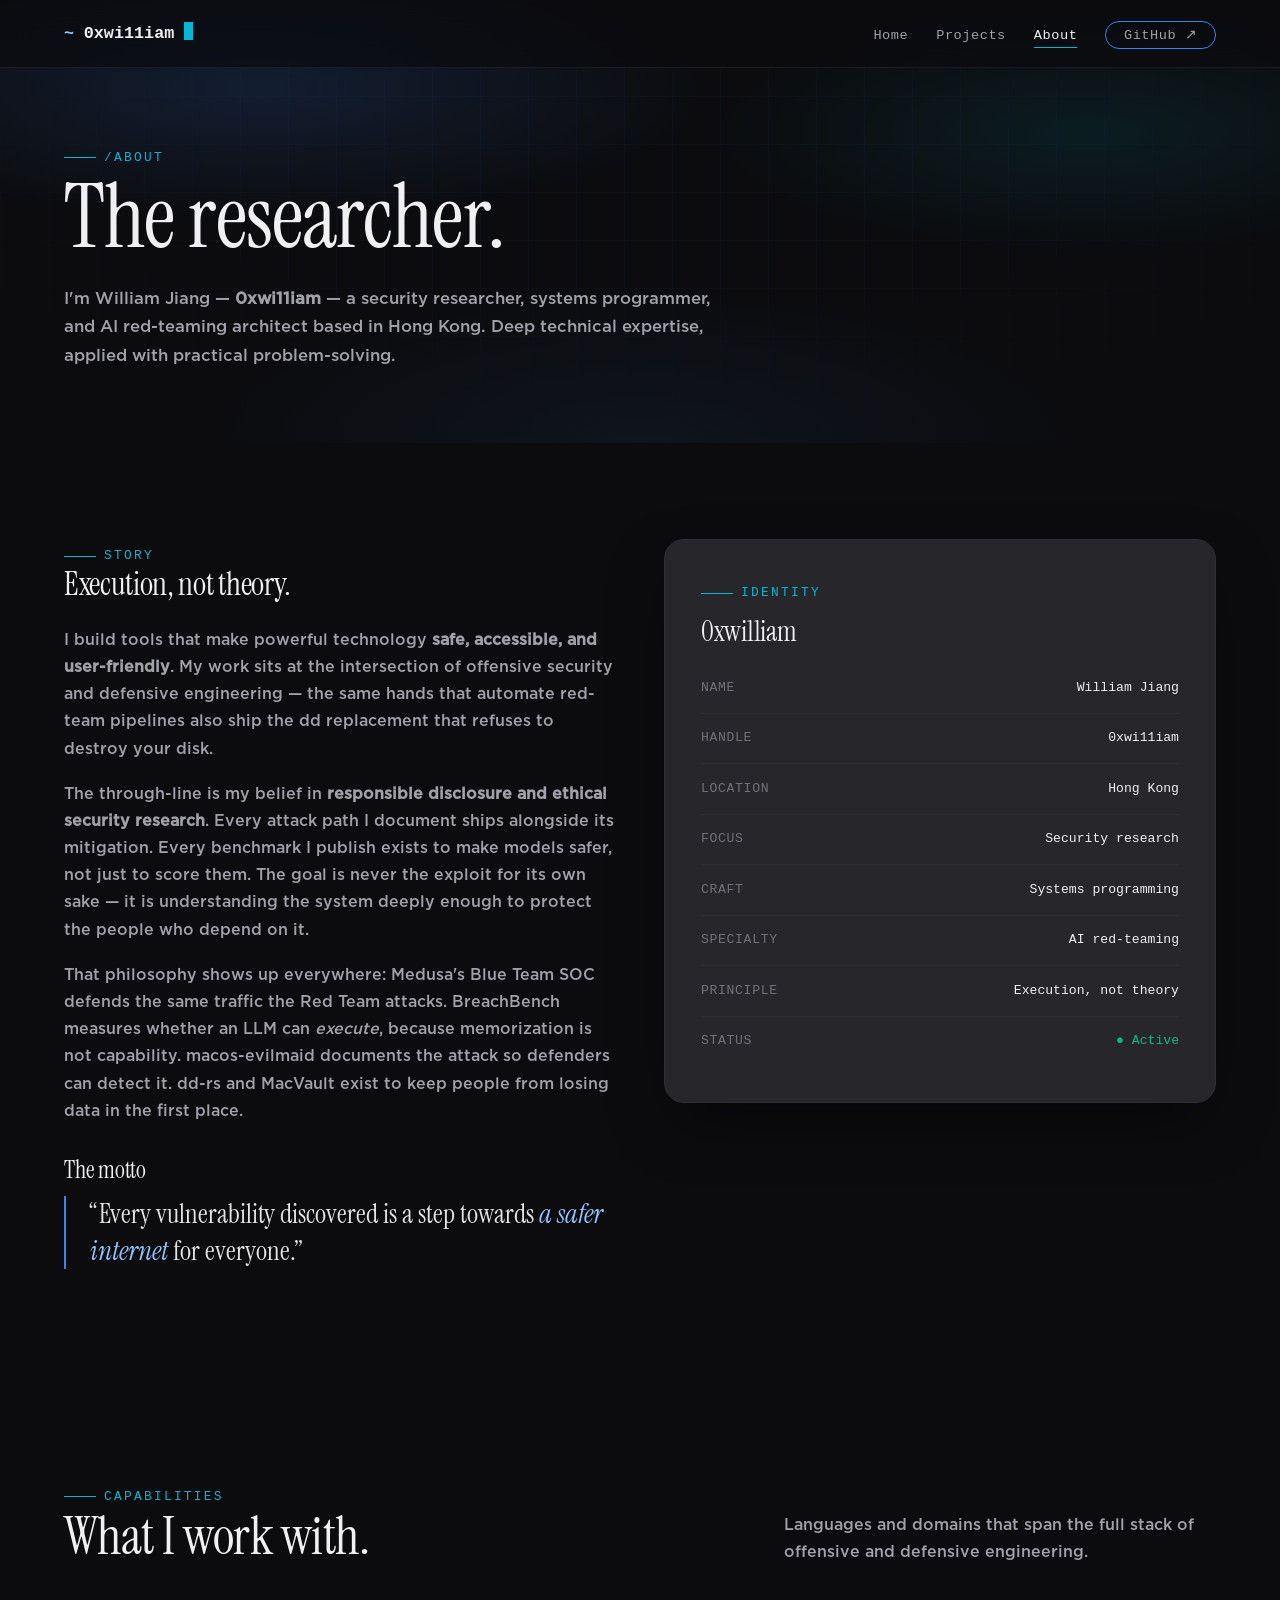
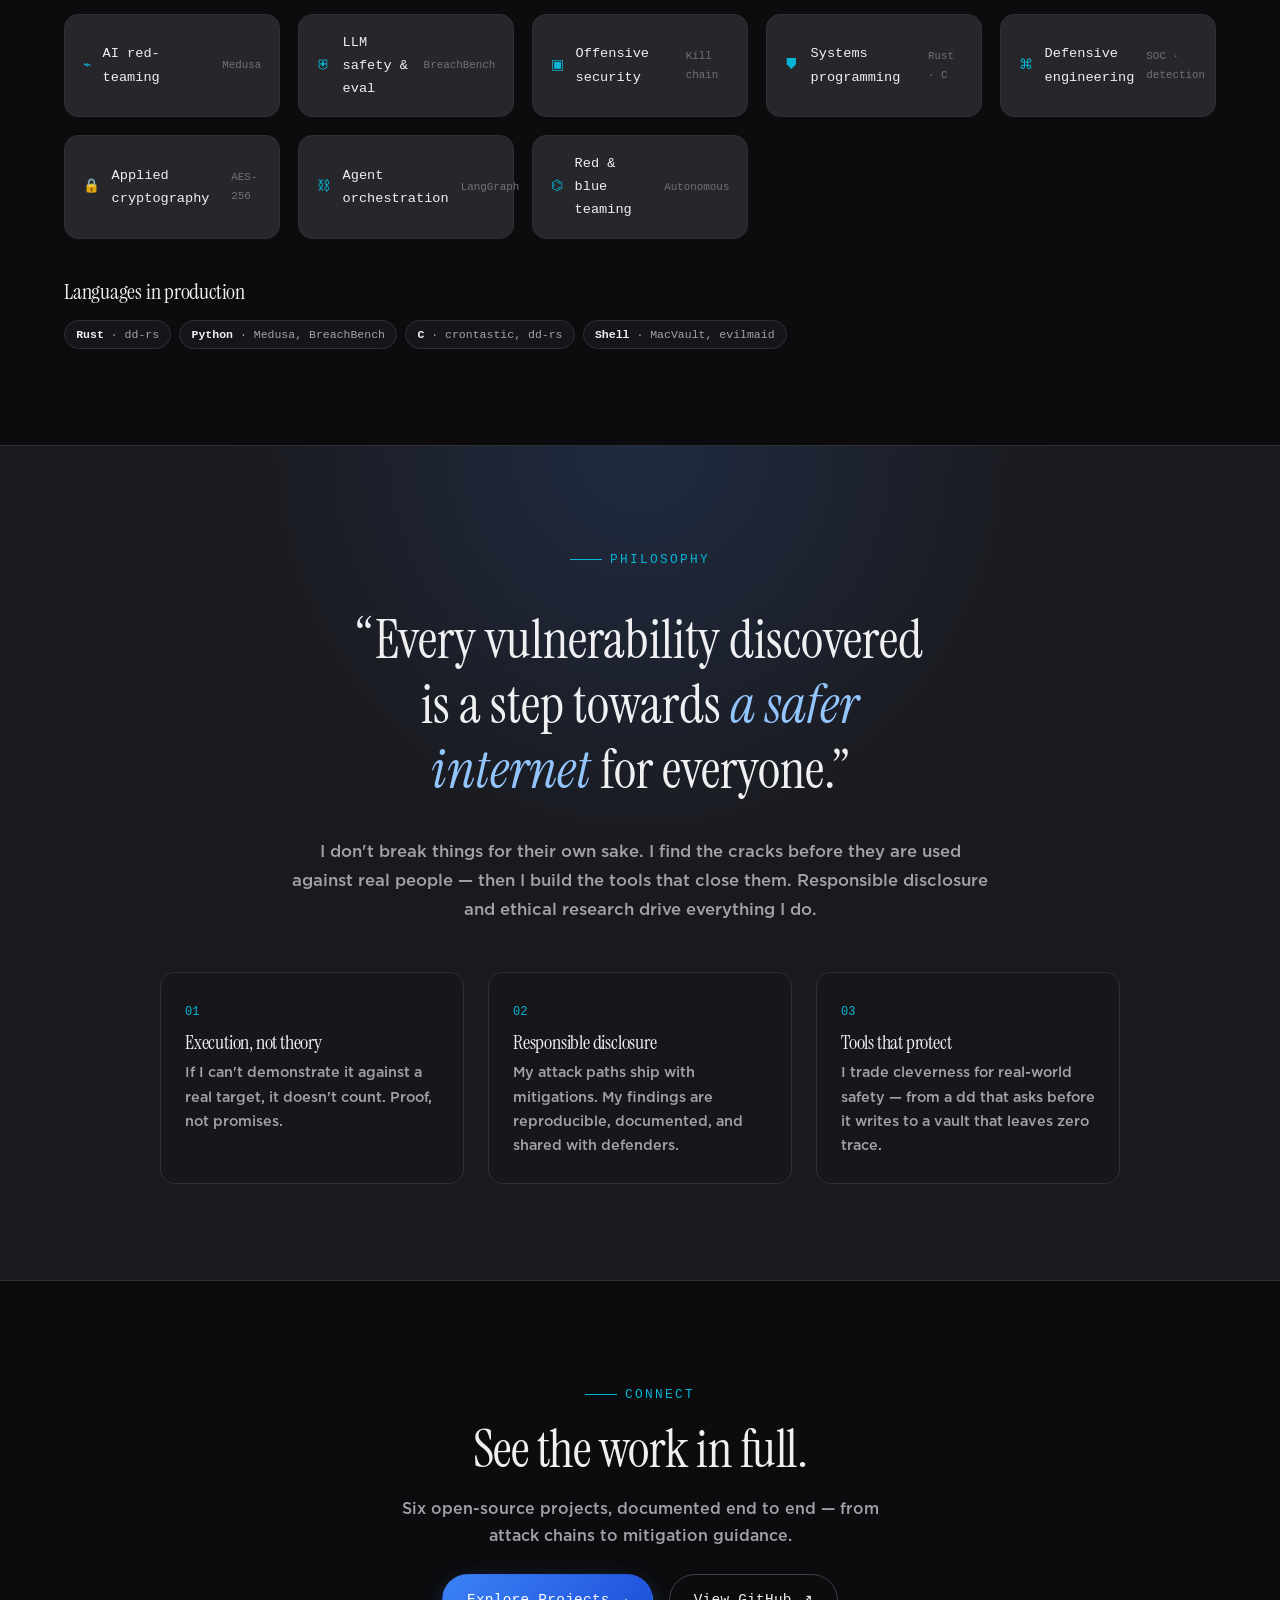
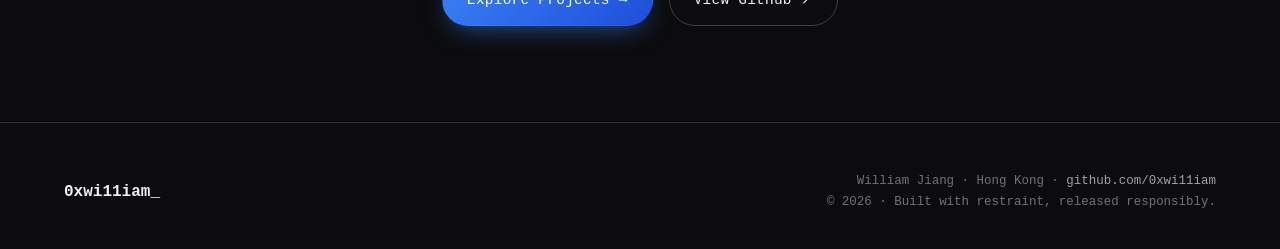
==== about.html @ 7ab4d535 "Initial Commit" ====
<!DOCTYPE html>
<html lang="en">
<head>
  <meta charset="UTF-8" />
  <meta name="viewport" content="width=device-width, initial-scale=1.0" />
  <title>About — 0xwi11iam</title>
  <meta name="description" content="I'm William Jiang (0xwi11iam), a security researcher, systems programmer, and AI red-teaming architect based in Hong Kong." />
  <meta name="theme-color" content="#0c0c0e" />
  <meta property="og:title" content="About — 0xwi11iam" />
  <meta property="og:description" content="Security researcher, systems programmer, AI red-teaming architect. Execution, not theory." />
  <meta property="og:type" content="website" />
  <link rel="icon" type="image/svg+xml" href="/assets/favicon.svg" />

  <link rel="preconnect" href="https://fonts.googleapis.com" />
  <link rel="preconnect" href="https://fonts.gstatic.com" crossorigin />
  <link href="https://fonts.googleapis.com/css2?family=Instrument+Serif:ital@0;1&display=swap" rel="stylesheet" />

  <link rel="stylesheet" href="/styles/main.css" />
</head>
<body>
  <a class="skip-link" href="#main">Skip to content</a>

  <header class="site-header">
    <div class="container nav">
      <a class="brand" href="/" aria-label="0xwi11iam — home">
        <span class="prompt">~</span><span>0xwi11iam</span><span class="cursor" aria-hidden="true"></span>
      </a>
      <nav aria-label="Primary">
        <ul class="nav-links">
          <li><a href="/">Home</a></li>
          <li><a href="/projects.html">Projects</a></li>
          <li><a href="/about.html" aria-current="page">About</a></li>
          <li><a class="nav-cta" href="https://github.com/0xwi11iam" target="_blank" rel="noopener noreferrer">GitHub ↗</a></li>
        </ul>
      </nav>
      <button class="nav-toggle" type="button" aria-label="Toggle navigation menu" aria-expanded="false">
        <span></span><span></span><span></span>
      </button>
    </div>
  </header>

  <main id="main">
    <!-- ===================== Page hero ===================== -->
    <section class="page-hero" aria-label="About William Jiang">
      <div class="hero-bg" aria-hidden="true"></div>
      <div class="container">
        <span class="section-label reveal">/about</span>
        <h1 class="reveal" data-delay="1">The researcher.</h1>
        <p class="lede reveal" data-delay="2">
          I'm William Jiang — <strong>0xwi11iam</strong> — a security researcher, systems programmer, and
          AI red-teaming architect based in Hong Kong. Deep technical expertise, applied with practical
          problem-solving.
        </p>
      </div>
    </section>

    <!-- ===================== About grid ===================== -->
    <section class="section" aria-labelledby="story-title">
      <div class="container about-grid">
        <div class="about-copy reveal">
          <span class="section-label">Story</span>
          <h2 id="story-title" style="font-size: 2rem; margin-bottom: 1.5rem;">Execution, not theory.</h2>
          <p>
            I build tools that make powerful technology <strong>safe, accessible, and user-friendly</strong>.
            My work sits at the intersection of offensive security and defensive engineering — the same hands
            that automate red-team pipelines also ship the dd replacement that refuses to destroy your disk.
          </p>
          <p>
            The through-line is my belief in <strong>responsible disclosure and ethical security research</strong>.
            Every attack path I document ships alongside its mitigation. Every benchmark I publish exists to
            make models safer, not just to score them. The goal is never the exploit for its own sake — it is
            understanding the system deeply enough to protect the people who depend on it.
          </p>
          <p>
            That philosophy shows up everywhere: Medusa's Blue Team SOC defends the same traffic the Red Team
            attacks. BreachBench measures whether an LLM can <em>execute</em>, because memorization is not
            capability. macos-evilmaid documents the attack so defenders can detect it. dd-rs and MacVault exist
            to keep people from losing data in the first place.
          </p>

          <h3 style="margin-top: 2rem;">The motto</h3>
          <p class="hero-motto" style="margin-top: 0.75rem;">
            &ldquo;Every vulnerability discovered is a step towards <em>a safer internet</em> for everyone.&rdquo;
          </p>
        </div>

        <aside class="profile-card reveal" data-delay="1" aria-label="Profile details">
          <span class="section-label">Identity</span>
          <h3 style="margin: 0.75rem 0 1rem;">0xwi11iam</h3>
          <div class="profile-row"><span class="key">Name</span><span class="val">William Jiang</span></div>
          <div class="profile-row"><span class="key">Handle</span><span class="val">0xwi11iam</span></div>
          <div class="profile-row"><span class="key">Location</span><span class="val">Hong Kong</span></div>
          <div class="profile-row"><span class="key">Focus</span><span class="val">Security research</span></div>
          <div class="profile-row"><span class="key">Craft</span><span class="val">Systems programming</span></div>
          <div class="profile-row"><span class="key">Specialty</span><span class="val">AI red-teaming</span></div>
          <div class="profile-row"><span class="key">Principle</span><span class="val">Execution, not theory</span></div>
          <div class="profile-row"><span class="key">Status</span><span class="val" style="color: var(--success);">● Active</span></div>
        </aside>
      </div>
    </section>

    <!-- ===================== Skills ===================== -->
    <section class="section" id="skills" aria-labelledby="skills-title">
      <div class="container">
        <div class="section-head reveal">
          <div>
            <span class="section-label">Capabilities</span>
            <h2 id="skills-title">What I work with.</h2>
          </div>
          <p class="lede">Languages and domains that span the full stack of offensive and defensive engineering.</p>
        </div>

        <div class="tech-showcase">
          <div class="tech-item reveal"><span class="glyph">⌁</span><span class="name">AI red-teaming</span><span class="hint">Medusa</span></div>
          <div class="tech-item reveal" data-delay="1"><span class="glyph">⛨</span><span class="name">LLM safety &amp; eval</span><span class="hint">BreachBench</span></div>
          <div class="tech-item reveal" data-delay="2"><span class="glyph">▣</span><span class="name">Offensive security</span><span class="hint">Kill chain</span></div>
          <div class="tech-item reveal" data-delay="3"><span class="glyph">⛊</span><span class="name">Systems programming</span><span class="hint">Rust · C</span></div>
          <div class="tech-item reveal" data-delay="4"><span class="glyph">⌘</span><span class="name">Defensive engineering</span><span class="hint">SOC · detection</span></div>
          <div class="tech-item reveal" data-delay="5"><span class="glyph">🔒</span><span class="name">Applied cryptography</span><span class="hint">AES-256</span></div>
          <div class="tech-item reveal"><span class="glyph">⛓</span><span class="name">Agent orchestration</span><span class="hint">LangGraph</span></div>
          <div class="tech-item reveal" data-delay="1"><span class="glyph">⌬</span><span class="name">Red &amp; blue teaming</span><span class="hint">Autonomous</span></div>
        </div>

        <h3 style="margin: 2.5rem 0 1rem; font-size: 1.4rem;">Languages in production</h3>
        <div class="skill-list reveal">
          <span class="metric"><strong>Rust</strong> · dd-rs</span>
          <span class="metric"><strong>Python</strong> · Medusa, BreachBench</span>
          <span class="metric"><strong>C</strong> · crontastic, dd-rs</span>
          <span class="metric"><strong>Shell</strong> · MacVault, evilmaid</span>
        </div>
      </div>
    </section>

    <!-- ===================== Philosophy ===================== -->
    <section class="philosophy" aria-labelledby="philosophy-title">
      <div class="container">
        <span class="section-label reveal">Philosophy</span>
        <p class="motto reveal" data-delay="1" id="philosophy-title">
          &ldquo;Every vulnerability discovered is a step towards <em>a safer internet</em> for everyone.&rdquo;
        </p>
        <p class="lead reveal" data-delay="2">
          I don't break things for their own sake. I find the cracks before they are used against real people —
          then I build the tools that close them. Responsible disclosure and ethical research drive everything I do.
        </p>
        <div class="pillars">
          <div class="pillar reveal">
            <span class="num">01</span>
            <h3>Execution, not theory</h3>
            <p>If I can't demonstrate it against a real target, it doesn't count. Proof, not promises.</p>
          </div>
          <div class="pillar reveal" data-delay="1">
            <span class="num">02</span>
            <h3>Responsible disclosure</h3>
            <p>My attack paths ship with mitigations. My findings are reproducible, documented, and shared with defenders.</p>
          </div>
          <div class="pillar reveal" data-delay="2">
            <span class="num">03</span>
            <h3>Tools that protect</h3>
            <p>I trade cleverness for real-world safety — from a dd that asks before it writes to a vault that leaves zero trace.</p>
          </div>
        </div>
      </div>
    </section>

    <!-- ===================== CTA ===================== -->
    <section class="section" aria-label="Call to action">
      <div class="container" style="text-align: center;">
        <span class="section-label" style="justify-content: center;">Connect</span>
        <h2 style="margin: 1rem 0;">See the work in full.</h2>
        <p class="lead" style="max-width: 44ch; margin: 0 auto 1.5rem; color: var(--text-secondary);">
          Six open-source projects, documented end to end — from attack chains to mitigation guidance.
        </p>
        <div style="display: flex; gap: 1rem; justify-content: center; flex-wrap: wrap;">
          <a class="btn btn-primary" href="/projects.html">Explore Projects →</a>
          <a class="btn btn-secondary" href="https://github.com/0xwi11iam" target="_blank" rel="noopener noreferrer">View GitHub ↗</a>
        </div>
      </div>
    </section>
  </main>

  <footer class="site-footer">
    <div class="container footer-inner">
      <a class="footer-brand" href="/">0xwi11iam_</a>
      <p class="footer-meta">
        William Jiang · Hong Kong ·
        <a href="https://github.com/0xwi11iam" target="_blank" rel="noopener noreferrer">github.com/0xwi11iam</a><br />
        © <span data-year>2026</span> · Built with restraint, released responsibly.
      </p>
    </div>
  </footer>

  <script src="/assets/js/main.js" defer></script>
</body>
</html>
---- styles/main.css ----
/* =========================================================
   0xwi11iam — Personal Portfolio & Project Showcase
   Design system: dark, minimalist, technical elegance
   ========================================================= */

/* ---------- Fonts ---------- */
@font-face {
  font-family: 'Gotham Medium';
  src: url('../Gotham Medium/Gotham Medium.otf') format('opentype');
  font-weight: 500;
  font-style: normal;
  font-display: swap;
}

/* ---------- Design tokens ---------- */
:root {
  /* Surfaces */
  --bg-primary: #0c0c0e;
  --bg-secondary: #1a1a1e;
  --bg-card: #26262b;
  --bg-card-hover: #2d2d33;
  --bg-elevated: #16161a;

  /* Text */
  --text-primary: #f0f0f3;
  --text-secondary: #a1a1aa;
  --text-body: #e4e4e7;
  --text-faint: #71717a;

  /* Accents */
  --accent-purple: #3b82f6;
  --accent-purple-hover: #2563eb;
  --accent-purple-light: #93c5fd;
  --accent-cyan: #06b6d4;
  --accent-cyan-hover: #0891b2;

  /* Status */
  --success: #10b981;
  --warning: #f59e0b;
  --danger: #ef4444;

  /* Borders */
  --border: #2e2e33;
  --border-strong: #3f3f46;
  --border-accent: rgba(59, 130, 246, 0.35);

  /* Type */
  --font-heading: 'Instrument Serif', Georgia, 'Times New Roman', serif;
  --font-body: 'Gotham Medium', -apple-system, BlinkMacSystemFont, 'Segoe UI', Roboto, Helvetica, Arial, sans-serif;
  --font-mono: 'SF Mono', 'Fira Code', 'Cascadia Code', 'JetBrains Mono', Menlo, Consolas, monospace;

  /* Rhythm & radii */
  --space-1: 0.375rem;
  --space-2: 0.75rem;
  --space-3: 1.125rem;
  --space-4: 1.5rem;
  --space-5: 2.25rem;
  --space-6: 3rem;
  --space-7: 4.5rem;
  --space-8: 6rem;
  --radius-sm: 0.5rem;
  --radius-md: 0.875rem;
  --radius-lg: 1.25rem;

  /* Effects */
  --glow-purple: 0 0 0 1px rgba(59, 130, 246, 0.45), 0 8px 40px -8px rgba(59, 130, 246, 0.5);
  --glow-cyan: 0 0 0 1px rgba(6, 182, 212, 0.4), 0 8px 40px -8px rgba(6, 182, 212, 0.4);
  --shadow-lg: 0 24px 64px -16px rgba(0, 0, 0, 0.6);
  --ease: cubic-bezier(0.22, 1, 0.36, 1);
  --transition: 0.3s var(--ease);

  --max-width: 1200px;
  --header-h: 4.25rem;
}

/* ---------- Reset ---------- */
*,
*::before,
*::after {
  box-sizing: border-box;
  margin: 0;
  padding: 0;
}

html {
  scroll-behavior: smooth;
  scroll-padding-top: calc(var(--header-h) + 1rem);
  -webkit-text-size-adjust: 100%;
}

body {
  background: var(--bg-primary);
  color: var(--text-body);
  font-family: var(--font-body);
  font-size: 1rem;
  line-height: 1.7;
  -webkit-font-smoothing: antialiased;
  -moz-osx-font-smoothing: grayscale;
  overflow-x: hidden;
}

img,
svg {
  display: block;
  max-width: 100%;
}

a {
  color: var(--accent-purple-light);
  text-decoration: none;
  transition: color var(--transition);
}

a:hover {
  color: var(--accent-cyan);
}

::selection {
  background: var(--accent-purple);
  color: #fff;
}

/* ---------- Scrollbar ---------- */
::-webkit-scrollbar {
  width: 12px;
}

::-webkit-scrollbar-track {
  background: var(--bg-primary);
}

::-webkit-scrollbar-thumb {
  background: var(--border-strong);
  border: 3px solid var(--bg-primary);
  border-radius: 8px;
}

::-webkit-scrollbar-thumb:hover {
  background: var(--accent-purple);
}

/* ---------- Typography ---------- */
h1,
h2,
h3,
h4 {
  font-family: var(--font-heading);
  font-weight: 400;
  color: var(--text-primary);
  line-height: 1.12;
  letter-spacing: -0.01em;
}

h1 {
  font-size: clamp(3rem, 8vw, 5.5rem);
}

h2 {
  font-size: clamp(2rem, 5vw, 3.25rem);
}

h3 {
  font-size: clamp(1.35rem, 3vw, 1.75rem);
}

p {
  color: var(--text-secondary);
}

code,
pre,
kbd {
  font-family: var(--font-mono);
}

.section-label {
  font-family: var(--font-mono);
  font-size: 0.8rem;
  letter-spacing: 0.18em;
  text-transform: uppercase;
  color: var(--accent-cyan);
  display: inline-flex;
  align-items: center;
  gap: 0.5rem;
}

.section-label::before {
  content: '';
  width: 2rem;
  height: 1px;
  background: var(--accent-cyan);
}

/* ---------- Layout ---------- */
.container {
  width: 100%;
  max-width: var(--max-width);
  margin-inline: auto;
  padding-inline: var(--space-4);
}

.section {
  padding-block: var(--space-8);
}

/* ---------- Header ---------- */
.site-header {
  position: fixed;
  inset-inline: 0;
  top: 0;
  z-index: 100;
  height: var(--header-h);
  background: rgba(12, 12, 14, 0.72);
  backdrop-filter: blur(16px) saturate(140%);
  -webkit-backdrop-filter: blur(16px) saturate(140%);
  border-bottom: 1px solid rgba(62, 62, 68, 0.35);
  transition: border-color var(--transition), background var(--transition);
}

.site-header.is-scrolled {
  background: rgba(12, 12, 14, 0.92);
  border-bottom-color: var(--border);
}

.nav {
  height: var(--header-h);
  display: flex;
  align-items: center;
  justify-content: space-between;
  gap: var(--space-4);
}

.brand {
  display: inline-flex;
  align-items: center;
  gap: 0.6rem;
  font-family: var(--font-mono);
  font-size: 1.05rem;
  color: var(--text-primary);
  font-weight: 600;
}

.brand .prompt {
  color: var(--accent-purple-light);
}

.brand .cursor {
  display: inline-block;
  width: 0.55em;
  height: 1.05em;
  background: var(--accent-cyan);
  animation: blink 1.1s steps(1) infinite;
  transform: translateY(-3px);
}

@keyframes blink {
  0%, 49% { opacity: 1; }
  50%, 100% { opacity: 0; }
}

.nav-links {
  display: flex;
  align-items: center;
  gap: 1.75rem;
  list-style: none;
}

.nav-links a {
  position: relative;
  font-family: var(--font-mono);
  font-size: 0.85rem;
  color: var(--text-secondary);
  letter-spacing: 0.04em;
  padding-block: 0.35rem;
}

.nav-links a::after {
  content: '';
  position: absolute;
  left: 0;
  bottom: 0;
  width: 100%;
  height: 1px;
  background: var(--accent-cyan);
  transform: scaleX(0);
  transform-origin: left;
  transition: transform var(--transition);
}

.nav-links a:hover,
.nav-links a[aria-current='page'] {
  color: var(--text-primary);
}

.nav-links a:hover::after,
.nav-links a[aria-current='page']::after {
  transform: scaleX(1);
}

.nav-cta {
  font-family: var(--font-mono);
  font-size: 0.85rem;
  color: var(--text-primary);
  border: 1px solid var(--accent-purple);
  border-radius: 999px;
  padding: 0.5rem 1.1rem;
  transition: all var(--transition);
}

.nav-cta:hover {
  background: var(--accent-purple);
  color: #fff;
  box-shadow: var(--glow-purple);
}

.nav-toggle {
  display: none;
  background: none;
  border: 1px solid var(--border-strong);
  border-radius: var(--radius-sm);
  width: 2.5rem;
  height: 2.5rem;
  cursor: pointer;
  flex-direction: column;
  align-items: center;
  justify-content: center;
  gap: 5px;
}

.nav-toggle span {
  display: block;
  width: 18px;
  height: 2px;
  background: var(--text-primary);
  transition: transform var(--transition), opacity var(--transition);
}

/* ---------- Buttons ---------- */
.btn {
  display: inline-flex;
  align-items: center;
  gap: 0.5rem;
  font-family: var(--font-mono);
  font-size: 0.9rem;
  font-weight: 500;
  letter-spacing: 0.02em;
  padding: 0.8rem 1.5rem;
  border-radius: 999px;
  border: 1px solid transparent;
  cursor: pointer;
  transition: all var(--transition);
  white-space: nowrap;
}

.btn-primary {
  background: linear-gradient(135deg, var(--accent-purple), #1d4ed8);
  color: #fff;
  box-shadow: 0 8px 28px -10px rgba(59, 130, 246, 0.75);
}

.btn-primary:hover {
  background: linear-gradient(135deg, var(--accent-purple-hover), #1e40af);
  transform: translateY(-2px);
  box-shadow: 0 14px 36px -10px rgba(59, 130, 246, 0.85);
  color: #fff;
}

.btn-secondary {
  background: transparent;
  border-color: var(--border-strong);
  color: var(--text-primary);
}

.btn-secondary:hover {
  border-color: var(--accent-cyan);
  color: var(--accent-cyan);
  box-shadow: var(--glow-cyan);
  transform: translateY(-2px);
}

.btn-ghost {
  background: transparent;
  border-color: var(--border);
  color: var(--text-secondary);
  padding: 0.55rem 1.1rem;
  font-size: 0.8rem;
}

.btn-ghost:hover {
  border-color: var(--accent-purple-light);
  color: var(--text-primary);
  transform: translateY(-1px);
}

/* ---------- Hero ---------- */
.hero {
  position: relative;
  min-height: 100vh;
  display: flex;
  align-items: center;
  padding-block: calc(var(--header-h) + var(--space-6)) var(--space-8);
  overflow: hidden;
}

.hero-bg {
  position: absolute;
  inset: 0;
  z-index: -1;
  background:
    radial-gradient(60% 50% at 20% 20%, rgba(59, 130, 246, 0.22), transparent 60%),
    radial-gradient(50% 45% at 85% 30%, rgba(6, 182, 212, 0.14), transparent 60%),
    radial-gradient(55% 55% at 50% 100%, rgba(59, 130, 246, 0.1), transparent 65%);
  animation: heroDrift 18s ease-in-out infinite alternate;
}

.hero-bg::after {
  content: '';
  position: absolute;
  inset: 0;
  background-image:
    linear-gradient(rgba(59, 130, 246, 0.05) 1px, transparent 1px),
    linear-gradient(90deg, rgba(59, 130, 246, 0.05) 1px, transparent 1px);
  background-size: 48px 48px;
  mask-image: radial-gradient(70% 60% at 50% 40%, #000 30%, transparent 100%);
  -webkit-mask-image: radial-gradient(70% 60% at 50% 40%, #000 30%, transparent 100%);
}

@keyframes heroDrift {
  0% { transform: translate3d(0, 0, 0) scale(1); }
  50% { transform: translate3d(-2%, 2%, 0) scale(1.04); }
  100% { transform: translate3d(2%, -1%, 0) scale(1.02); }
}

.hero-inner {
  display: grid;
  grid-template-columns: minmax(0, 1.25fr) minmax(0, 1fr);
  gap: var(--space-6);
  align-items: center;
  width: 100%;
}

.hero-kicker {
  font-family: var(--font-mono);
  font-size: 0.85rem;
  color: var(--accent-cyan);
  letter-spacing: 0.12em;
  margin-bottom: var(--space-3);
}

.hero h1 {
  margin-bottom: var(--space-2);
}

.hero h1 .name {
  background: linear-gradient(120deg, var(--text-primary) 30%, var(--accent-purple-light) 100%);
  -webkit-background-clip: text;
  background-clip: text;
  -webkit-text-fill-color: transparent;
}

.hero-role {
  font-family: var(--font-mono);
  font-size: 1.05rem;
  color: var(--text-secondary);
  min-height: 1.6em;
  margin-bottom: var(--space-4);
}

.hero-role .typed {
  color: var(--accent-purple-light);
  font-weight: 600;
}

.hero-role .caret {
  display: inline-block;
  width: 0.6em;
  height: 1.1em;
  background: var(--accent-cyan);
  animation: blink 1.1s steps(1) infinite;
  transform: translateY(0.18em);
  margin-left: 2px;
}

.hero-motto {
  font-family: var(--font-heading);
  font-size: clamp(1.25rem, 2.6vw, 1.7rem);
  line-height: 1.35;
  color: var(--text-body);
  max-width: 34rem;
  margin-bottom: var(--space-5);
  border-left: 2px solid var(--accent-purple);
  padding-left: var(--space-4);
}

.hero-motto em {
  color: var(--accent-purple-light);
  font-style: italic;
}

.hero-actions {
  display: flex;
  flex-wrap: wrap;
  gap: var(--space-3);
  margin-bottom: var(--space-5);
}

/* Hamster above terminal */
.hero-terminal {
  display: flex;
  flex-direction: column;
  align-items: center;
}

.hero-hamster {
  width: min(400px, 78vw);
  height: auto;
  margin-bottom: 1.5rem;
  object-fit: cover;
  border-radius: var(--radius-lg);
  border: 1px solid var(--border-strong);
  box-shadow: 0 16px 40px -16px rgba(0, 0, 0, 0.7);
}

.hero-terminal .terminal {
  width: 100%;
}

/* Terminal card */
.terminal {
  background: rgba(22, 22, 26, 0.85);
  border: 1px solid var(--border-strong);
  border-radius: var(--radius-lg);
  box-shadow: var(--shadow-lg);
  overflow: hidden;
  font-family: var(--font-mono);
  font-size: 0.82rem;
}

.terminal-bar {
  display: flex;
  align-items: center;
  gap: 0.5rem;
  padding: 0.7rem 1rem;
  background: var(--bg-secondary);
  border-bottom: 1px solid var(--border);
}

.terminal-bar .traffic {
  display: flex;
  gap: 0.4rem;
}

.terminal-bar .traffic i {
  width: 11px;
  height: 11px;
  border-radius: 50%;
}

.terminal-bar .traffic i:nth-child(1) { background: #ff5f57; }
.terminal-bar .traffic i:nth-child(2) { background: #febc2e; }
.terminal-bar .traffic i:nth-child(3) { background: #28c840; }

.terminal-bar .title {
  margin-left: auto;
  color: var(--text-faint);
  font-size: 0.72rem;
  letter-spacing: 0.06em;
}

.terminal-body {
  padding: 1.25rem;
  line-height: 1.8;
}

.terminal-body .line {
  display: block;
  min-height: 1.4em;
  white-space: pre-wrap;
  word-break: break-word;
}

.terminal-body .prompt {
  color: var(--accent-purple-light);
}

.terminal-body .cmd {
  color: var(--text-primary);
}

.terminal-body .out {
  color: var(--text-secondary);
}

.terminal-body .out.ok {
  color: var(--success);
}

.terminal-body .out.accent {
  color: var(--accent-cyan);
}

.terminal-body .out.quote {
  color: var(--accent-purple-light);
  font-style: italic;
}

/* Terminal boot-in (JS-driven line reveal) */
.terminal.is-booting .line {
  opacity: 0;
}

.terminal.is-booting .line.typed-line {
  opacity: 1;
  transition: opacity 0.25s var(--ease);
}

/* ---------- Stats bar ---------- */
.stats-band {
  border-block: 1px solid var(--border);
  background: var(--bg-secondary);
}

.stats-grid {
  display: grid;
  grid-template-columns: repeat(auto-fit, minmax(150px, 1fr));
}

.stat {
  padding: var(--space-5) var(--space-4);
  border-right: 1px solid var(--border);
  text-align: center;
}

.stat:last-child {
  border-right: none;
}

.stat-value {
  font-family: var(--font-heading);
  font-size: clamp(2.2rem, 4vw, 3.25rem);
  color: var(--text-primary);
  line-height: 1;
}

.stat-value .unit {
  font-family: var(--font-mono);
  font-size: 0.5em;
  color: var(--accent-cyan);
  vertical-align: super;
  margin-left: 2px;
}

.stat-label {
  margin-top: var(--space-2);
  font-family: var(--font-mono);
  font-size: 0.74rem;
  letter-spacing: 0.08em;
  text-transform: uppercase;
  color: var(--text-faint);
}

/* ---------- Section header ---------- */
.section-head {
  display: flex;
  align-items: flex-end;
  justify-content: space-between;
  gap: var(--space-4);
  margin-bottom: var(--space-6);
  flex-wrap: wrap;
}

.section-head h2 {
  max-width: 24ch;
}

.section-head .lede {
  max-width: 36ch;
  color: var(--text-secondary);
  font-size: 1rem;
}

/* ---------- Filter bar ---------- */
.filters {
  display: flex;
  flex-wrap: wrap;
  gap: 0.6rem;
  margin-bottom: var(--space-5);
}

.filter-btn {
  font-family: var(--font-mono);
  font-size: 0.8rem;
  letter-spacing: 0.04em;
  color: var(--text-secondary);
  background: transparent;
  border: 1px solid var(--border);
  border-radius: 999px;
  padding: 0.45rem 1rem;
  cursor: pointer;
  transition: all var(--transition);
}

.filter-btn:hover {
  border-color: var(--accent-purple-light);
  color: var(--text-primary);
}

.filter-btn.is-active {
  background: var(--accent-purple);
  border-color: var(--accent-purple);
  color: #fff;
  box-shadow: 0 6px 20px -8px rgba(59, 130, 246, 0.8);
}

/* ---------- Project cards ---------- */
.project-grid {
  display: grid;
  grid-template-columns: repeat(3, minmax(0, 1fr));
  gap: var(--space-4);
}

.project-card {
  position: relative;
  display: flex;
  flex-direction: column;
  background: var(--bg-card);
  border: 1px solid var(--border);
  border-radius: var(--radius-lg);
  padding: var(--space-4);
  transition: transform var(--transition), border-color var(--transition), box-shadow var(--transition), background var(--transition);
  overflow: hidden;
}

.project-card::before {
  content: '';
  position: absolute;
  inset: 0;
  background: radial-gradient(120% 80% at 100% 0%, rgba(59, 130, 246, 0.12), transparent 55%);
  opacity: 0;
  transition: opacity var(--transition);
  pointer-events: none;
}

.project-card:hover {
  transform: translateY(-6px);
  background: var(--bg-card-hover);
  border-color: var(--border-accent);
  box-shadow: var(--glow-purple);
}

.project-card:hover::before {
  opacity: 1;
}

.project-card.is-hidden {
  display: none;
}

.card-top {
  display: flex;
  align-items: flex-start;
  justify-content: space-between;
  gap: var(--space-2);
  margin-bottom: var(--space-3);
}

.card-index {
  font-family: var(--font-mono);
  font-size: 0.72rem;
  color: var(--text-faint);
  letter-spacing: 0.1em;
}

.card-lang {
  font-family: var(--font-mono);
  font-size: 0.7rem;
  color: var(--accent-cyan);
  border: 1px solid rgba(6, 182, 212, 0.35);
  border-radius: 999px;
  padding: 0.2rem 0.6rem;
}

.card-title {
  font-size: 1.7rem;
  margin-bottom: 0.35rem;
}

.card-tagline {
  font-family: var(--font-mono);
  font-size: 0.82rem;
  color: var(--accent-purple-light);
  margin-bottom: var(--space-3);
}

.card-desc {
  font-size: 0.94rem;
  color: var(--text-secondary);
  margin-bottom: var(--space-4);
  flex: 1;
}

.card-metrics {
  display: flex;
  flex-wrap: wrap;
  gap: 0.5rem;
  margin-bottom: var(--space-4);
}

.metric {
  font-family: var(--font-mono);
  font-size: 0.72rem;
  color: var(--text-secondary);
  background: var(--bg-elevated);
  border: 1px solid var(--border);
  border-radius: 999px;
  padding: 0.25rem 0.7rem;
}

.metric strong {
  color: var(--text-primary);
  font-weight: 600;
}

.card-tags {
  display: flex;
  flex-wrap: wrap;
  gap: 0.45rem;
  margin-bottom: var(--space-4);
}

.tag {
  font-family: var(--font-mono);
  font-size: 0.7rem;
  letter-spacing: 0.03em;
  color: var(--accent-cyan);
  background: rgba(6, 182, 212, 0.08);
  border: 1px solid rgba(6, 182, 212, 0.22);
  border-radius: 0.35rem;
  padding: 0.2rem 0.55rem;
}

.tag.purple {
  color: var(--accent-purple-light);
  background: rgba(59, 130, 246, 0.1);
  border-color: rgba(59, 130, 246, 0.3);
}

.tag.green {
  color: var(--success);
  background: rgba(16, 185, 129, 0.08);
  border-color: rgba(16, 185, 129, 0.25);
}

.card-footer {
  display: flex;
  align-items: center;
  gap: var(--space-2);
  margin-top: auto;
}

.card-footer .btn {
  flex: 1;
  justify-content: center;
}

.card-link {
  font-family: var(--font-mono);
  font-size: 0.8rem;
  color: var(--text-secondary);
  border: 1px solid var(--border);
  border-radius: 999px;
  padding: 0.55rem 1rem;
  transition: all var(--transition);
}

.card-link:hover {
  color: var(--accent-purple-light);
  border-color: var(--accent-purple-light);
}

/* ---------- Tech stack ---------- */
.tech-showcase {
  display: grid;
  grid-template-columns: repeat(auto-fill, minmax(200px, 1fr));
  gap: var(--space-3);
}

.tech-item {
  display: flex;
  align-items: center;
  gap: 0.75rem;
  background: var(--bg-card);
  border: 1px solid var(--border);
  border-radius: var(--radius-md);
  padding: 1rem 1.1rem;
  transition: all var(--transition);
}

.tech-item:hover {
  border-color: var(--accent-cyan);
  transform: translateY(-3px);
  box-shadow: var(--glow-cyan);
}

.tech-item .glyph {
  font-family: var(--font-mono);
  font-size: 0.85rem;
  color: var(--accent-cyan);
}

.tech-item .name {
  font-family: var(--font-mono);
  font-size: 0.85rem;
  color: var(--text-primary);
}

.tech-item .hint {
  margin-left: auto;
  font-family: var(--font-mono);
  font-size: 0.68rem;
  color: var(--text-faint);
}

/* ---------- Philosophy ---------- */
.philosophy {
  position: relative;
  text-align: center;
  background:
    radial-gradient(50% 80% at 50% 0%, rgba(59, 130, 246, 0.16), transparent 65%),
    var(--bg-secondary);
  border-block: 1px solid var(--border);
  padding-block: var(--space-8);
}

.philosophy .motto {
  font-family: var(--font-heading);
  font-size: clamp(1.9rem, 5vw, 3.4rem);
  line-height: 1.2;
  color: var(--text-primary);
  max-width: 24ch;
  margin: var(--space-5) auto;
}

.philosophy .motto em {
  font-style: italic;
  color: var(--accent-purple-light);
}

.philosophy p.lead {
  max-width: 58ch;
  margin: 0 auto var(--space-5);
  font-size: 1.05rem;
}

.pillars {
  display: grid;
  grid-template-columns: repeat(3, minmax(0, 1fr));
  gap: var(--space-4);
  max-width: 60rem;
  margin: var(--space-6) auto 0;
  text-align: left;
}

.pillar {
  background: rgba(22, 22, 26, 0.6);
  border: 1px solid var(--border);
  border-radius: var(--radius-md);
  padding: var(--space-4);
  transition: all var(--transition);
}

.pillar:hover {
  border-color: var(--border-accent);
  transform: translateY(-4px);
}

.pillar .num {
  font-family: var(--font-mono);
  font-size: 0.75rem;
  color: var(--accent-cyan);
}

.pillar h3 {
  font-size: 1.25rem;
  margin: 0.4rem 0 0.5rem;
}

.pillar p {
  font-size: 0.9rem;
}

/* ---------- Footer ---------- */
.site-footer {
  border-top: 1px solid var(--border);
  padding-block: var(--space-6) var(--space-5);
  background: var(--bg-primary);
}

.footer-inner {
  display: flex;
  align-items: center;
  justify-content: space-between;
  gap: var(--space-4);
  flex-wrap: wrap;
}

.footer-brand {
  font-family: var(--font-mono);
  color: var(--text-primary);
  font-weight: 600;
}

.footer-meta {
  font-family: var(--font-mono);
  font-size: 0.78rem;
  color: var(--text-faint);
  text-align: right;
}

.footer-meta a {
  color: var(--text-secondary);
}

.footer-meta a:hover {
  color: var(--accent-cyan);
}

/* ---------- Page hero (subpages) ---------- */
.page-hero {
  position: relative;
  padding-top: calc(var(--header-h) + var(--space-7));
  padding-bottom: var(--space-7);
  overflow: hidden;
}

.page-hero .hero-bg {
  opacity: 0.7;
}

.page-hero h1 {
  max-width: 18ch;
  margin-bottom: var(--space-3);
}

.page-hero .lede {
  max-width: 56ch;
  font-size: 1.05rem;
}

/* ---------- Project detail sections ---------- */
.project-detail {
  display: grid;
  grid-template-columns: minmax(0, 0.9fr) minmax(0, 1.1fr);
  gap: var(--space-6);
  align-items: start;
  padding-block: var(--space-7);
  border-top: 1px solid var(--border);
}

.project-detail:first-of-type {
  border-top: none;
}

.detail-aside {
  position: sticky;
  top: calc(var(--header-h) + var(--space-4));
}

.detail-number {
  font-family: var(--font-mono);
  font-size: 0.8rem;
  color: var(--accent-cyan);
  letter-spacing: 0.12em;
}

.detail-aside h2 {
  margin: 0.4rem 0 0.6rem;
  font-size: clamp(2rem, 4vw, 2.8rem);
}

.detail-aside .detail-tagline {
  font-family: var(--font-mono);
  font-size: 0.9rem;
  color: var(--accent-purple-light);
  margin-bottom: var(--space-4);
}

.detail-links {
  display: flex;
  flex-wrap: wrap;
  gap: var(--space-2);
  margin-bottom: var(--space-4);
}

.detail-metrics {
  display: flex;
  flex-wrap: wrap;
  gap: 0.5rem;
}

.detail-body p {
  margin-bottom: var(--space-3);
}

.detail-body p strong {
  color: var(--text-primary);
  font-weight: 600;
}

.detail-body h3 {
  font-size: 1.4rem;
  margin: var(--space-5) 0 var(--space-2);
}

.detail-list {
  list-style: none;
  display: grid;
  gap: 0.65rem;
  margin: var(--space-3) 0;
}

.detail-list li {
  position: relative;
  padding-left: 1.5rem;
  color: var(--text-secondary);
}

.detail-list li::before {
  content: '▸';
  position: absolute;
  left: 0;
  color: var(--accent-cyan);
}

.detail-list li strong {
  color: var(--text-primary);
}

.callout {
  background: var(--bg-card);
  border-left: 3px solid var(--accent-purple);
  border-radius: 0 var(--radius-md) var(--radius-md) 0;
  padding: var(--space-4);
  margin: var(--space-4) 0;
}

.callout p {
  font-family: var(--font-mono);
  font-size: 0.85rem;
  color: var(--text-body);
}

.callout .label {
  display: block;
  font-family: var(--font-mono);
  font-size: 0.7rem;
  letter-spacing: 0.1em;
  text-transform: uppercase;
  color: var(--accent-cyan);
  margin-bottom: 0.4rem;
}

/* ---------- About ---------- */
.about-grid {
  display: grid;
  grid-template-columns: minmax(0, 1fr) minmax(0, 1fr);
  gap: var(--space-6);
  align-items: start;
}

.about-copy h3 {
  font-size: 1.5rem;
  margin-bottom: var(--space-2);
}

.about-copy p {
  margin-bottom: var(--space-3);
}

.profile-card {
  background: var(--bg-card);
  border: 1px solid var(--border);
  border-radius: var(--radius-lg);
  padding: var(--space-5);
  box-shadow: var(--shadow-lg);
}

.profile-row {
  display: flex;
  justify-content: space-between;
  gap: var(--space-2);
  padding: 0.85rem 0;
  border-bottom: 1px solid var(--border);
  font-family: var(--font-mono);
  font-size: 0.82rem;
}

.profile-row:last-child {
  border-bottom: none;
}

.profile-row .key {
  color: var(--text-faint);
  letter-spacing: 0.05em;
  text-transform: uppercase;
}

.profile-row .val {
  color: var(--text-primary);
  text-align: right;
}

.skill-list {
  display: flex;
  flex-wrap: wrap;
  gap: 0.5rem;
}

/* ---------- Reveal animation ---------- */
.reveal {
  opacity: 0;
  transform: translateY(24px);
  transition: opacity 0.7s var(--ease), transform 0.7s var(--ease);
}

.reveal.is-visible {
  opacity: 1;
  transform: translateY(0);
}

/* Staggered delays */
.reveal[data-delay='1'] { transition-delay: 0.08s; }
.reveal[data-delay='2'] { transition-delay: 0.16s; }
.reveal[data-delay='3'] { transition-delay: 0.24s; }
.reveal[data-delay='4'] { transition-delay: 0.32s; }
.reveal[data-delay='5'] { transition-delay: 0.4s; }

/* ---------- Responsive ---------- */
@media (max-width: 1024px) {
  .hero-inner {
    grid-template-columns: 1fr;
    gap: var(--space-6);
  }

  .terminal {
    max-width: 560px;
  }

  .project-grid {
    grid-template-columns: repeat(2, minmax(0, 1fr));
  }

  .project-detail {
    grid-template-columns: 1fr;
  }

  .detail-aside {
    position: static;
  }
}

@media (max-width: 768px) {
  .nav-links {
    position: fixed;
    inset: var(--header-h) 0 auto 0;
    flex-direction: column;
    align-items: stretch;
    gap: 0;
    background: rgba(12, 12, 14, 0.98);
    border-bottom: 1px solid var(--border);
    padding: var(--space-3) var(--space-4);
    transform: translateY(-130%);
    transition: transform var(--transition);
  }

  .nav-links.is-open {
    transform: translateY(0);
  }

  .nav-links li {
    padding: 0.6rem 0;
    border-bottom: 1px solid var(--border);
  }

  .nav-links li:last-child {
    border-bottom: none;
  }

  .nav-toggle {
    display: flex;
  }

  .project-grid {
    grid-template-columns: 1fr;
  }

  .pillars {
    grid-template-columns: 1fr;
  }

  .about-grid {
    grid-template-columns: 1fr;
  }

  .stat {
    border-right: none;
    border-bottom: 1px solid var(--border);
    padding: var(--space-4) var(--space-3);
  }

  .stat:last-child {
    border-bottom: none;
  }

  .footer-inner {
    flex-direction: column;
    text-align: center;
  }

  .footer-meta {
    text-align: center;
  }
}

@media (max-width: 480px) {
  :root {
    --space-8: 4rem;
    --space-7: 3.25rem;
  }

  .hero-actions .btn {
    width: 100%;
    justify-content: center;
  }
}

/* ---------- Reduced motion ---------- */
@media (prefers-reduced-motion: reduce) {
  html {
    scroll-behavior: auto;
  }

  *,
  *::before,
  *::after {
    animation-duration: 0.001ms !important;
    animation-iteration-count: 1 !important;
    transition-duration: 0.001ms !important;
  }

  .reveal {
    opacity: 1;
    transform: none;
  }
}

/* ---------- Skip link ---------- */
.skip-link {
  position: absolute;
  left: -9999px;
  top: 0;
  background: var(--accent-purple);
  color: #fff;
  padding: 0.6rem 1rem;
  border-radius: 0 0 var(--radius-sm) 0;
  z-index: 200;
  font-family: var(--font-mono);
  font-size: 0.85rem;
}

.skip-link:focus {
  left: 0;
  color: #fff;
}
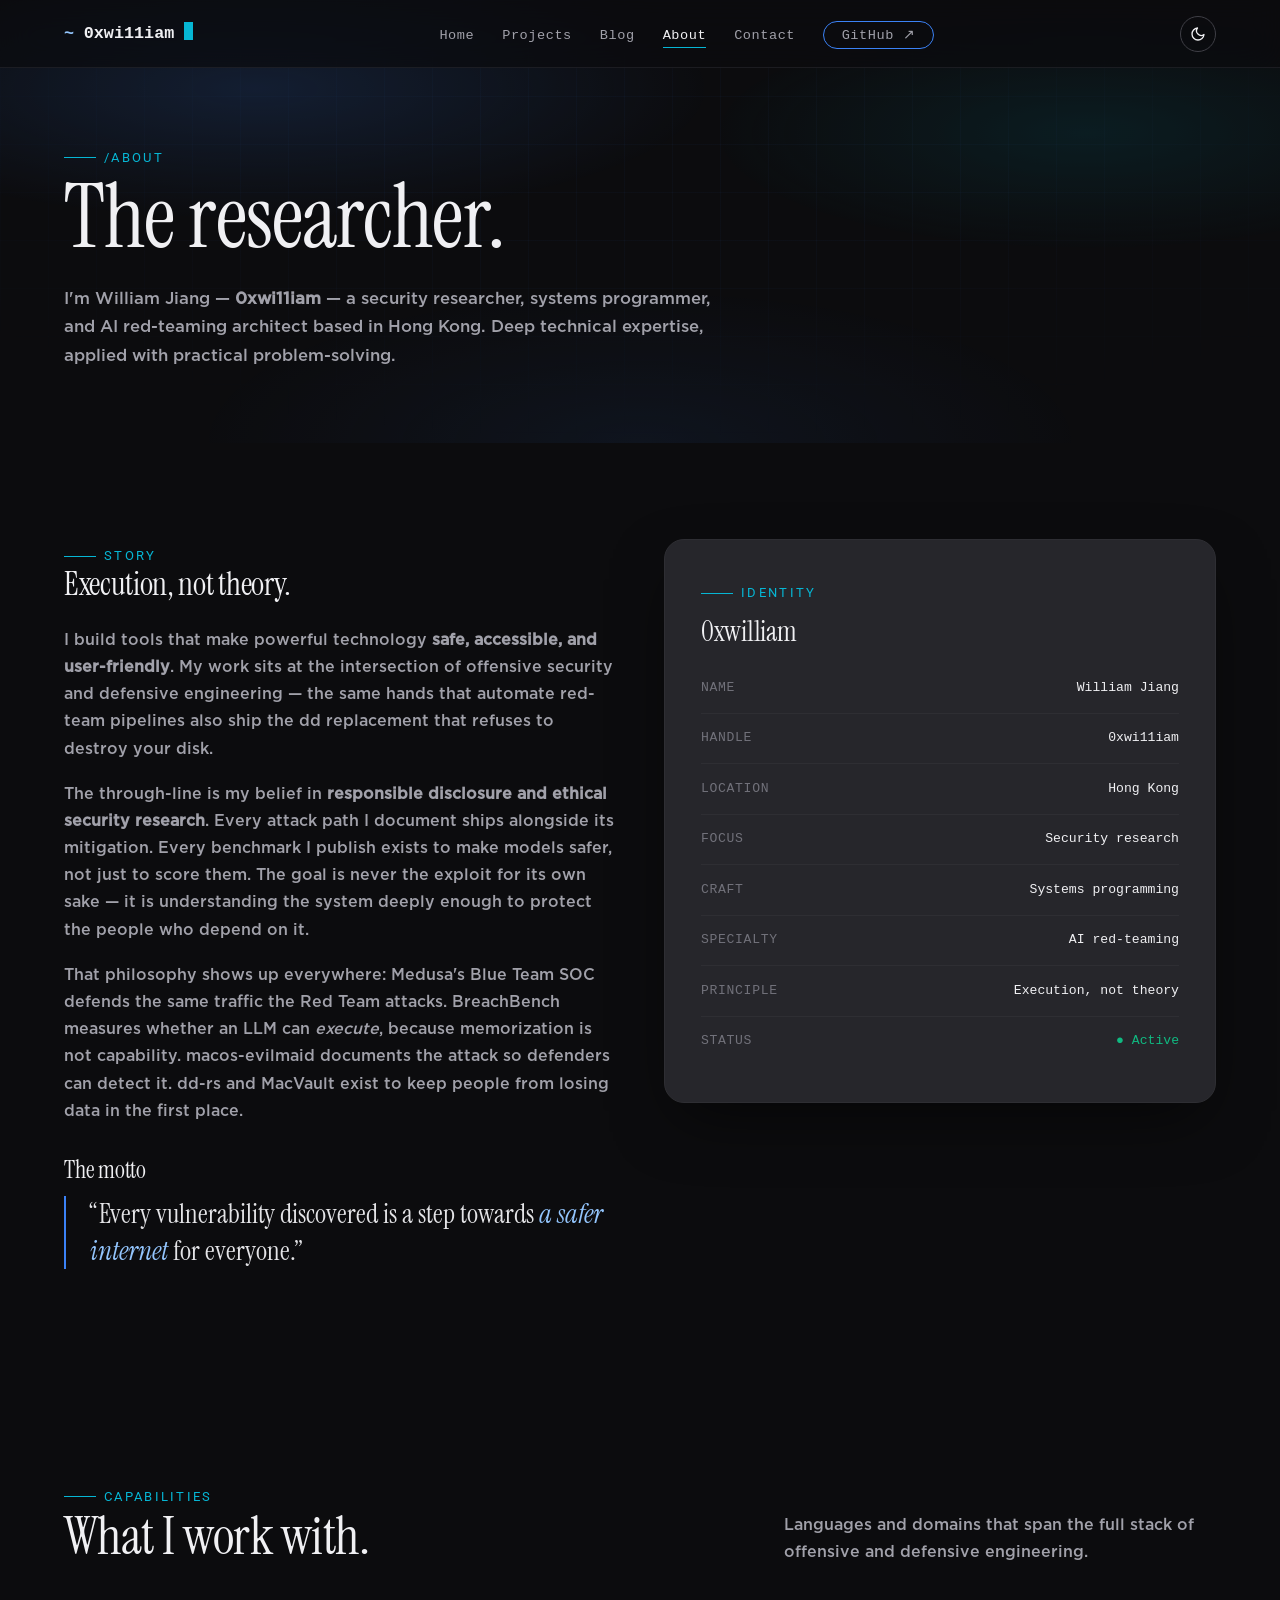
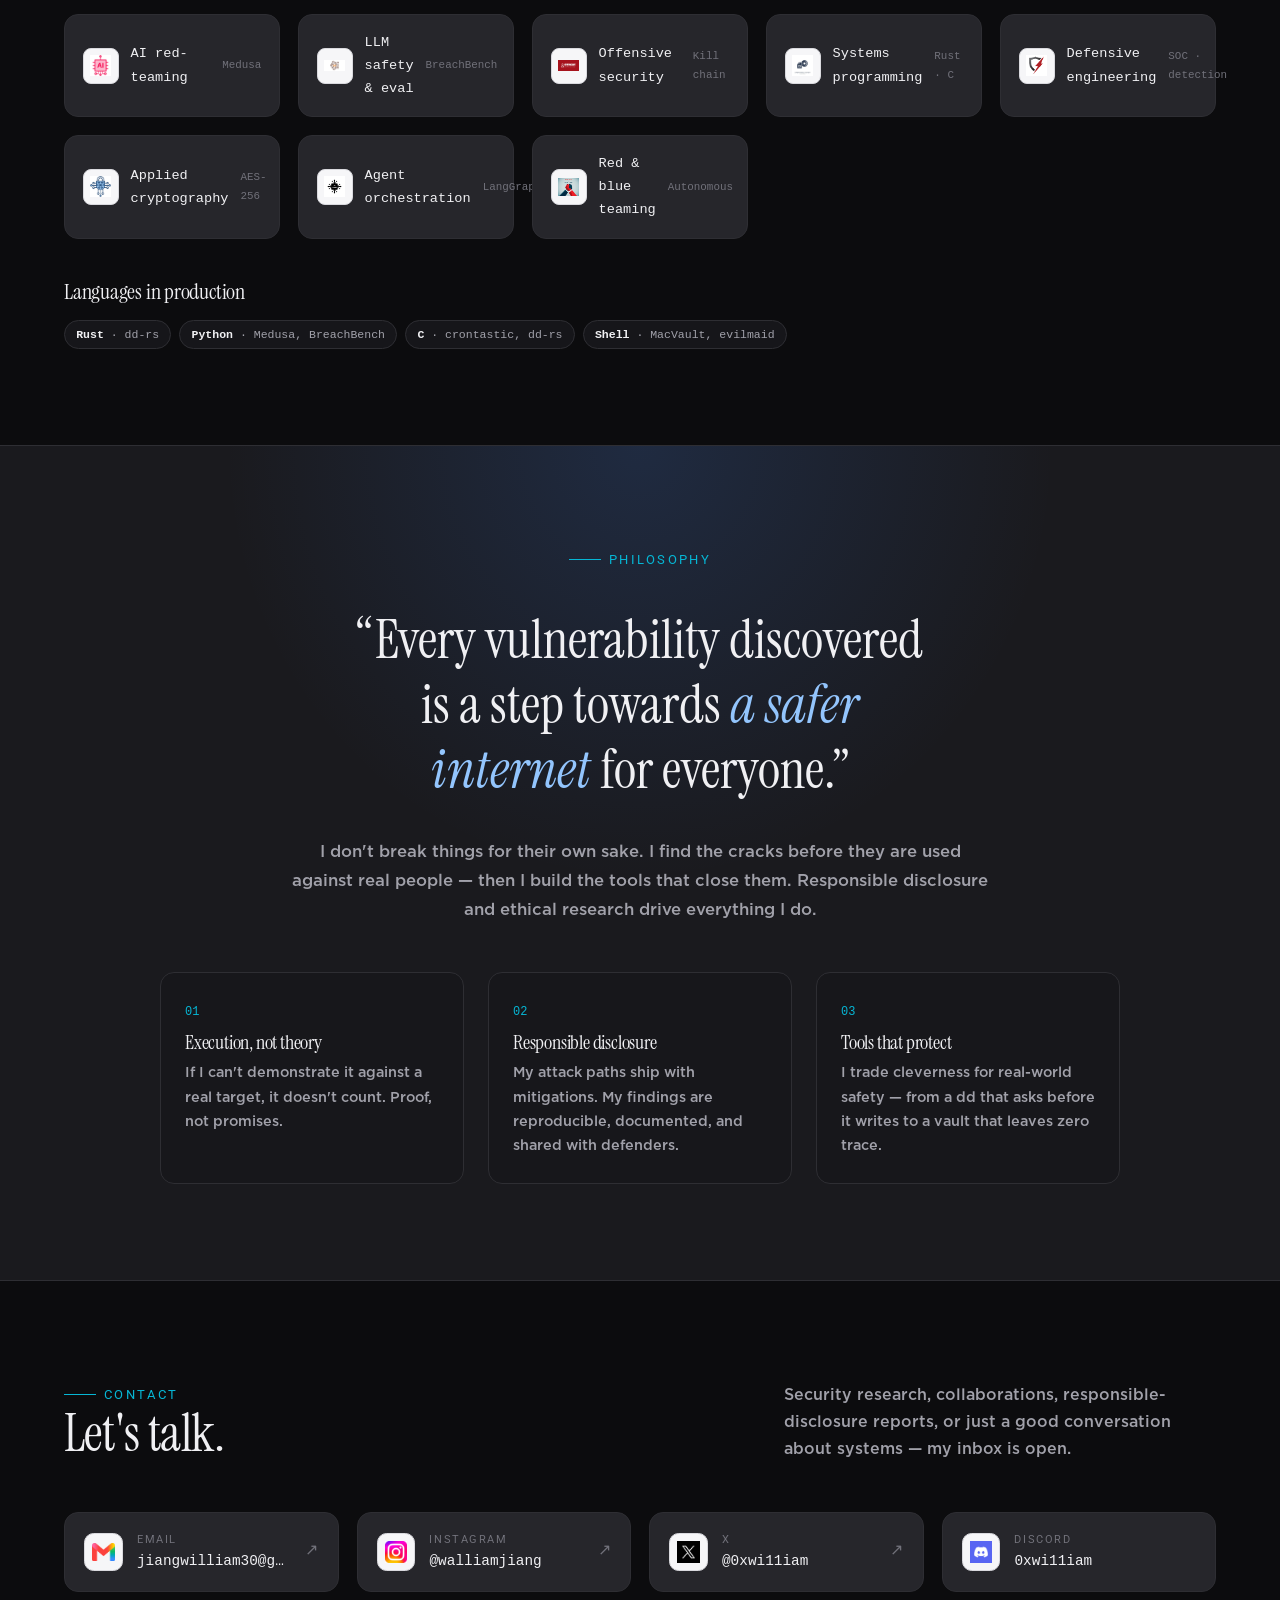
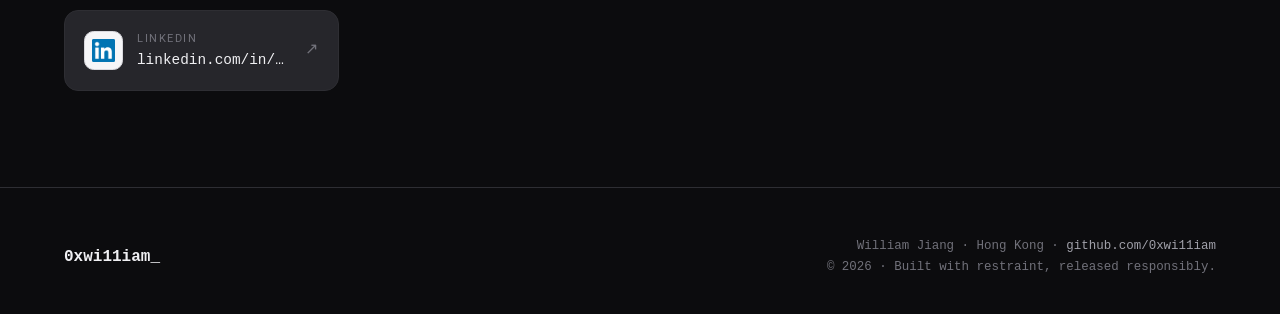
==== commit c76e4a72: "feat: Update portfolio site with new changes, eg assets, blog, mini-terminal" ====
--- a/about.html
+++ b/about.html
@@ -13,7 +13,7 @@
 
   <link rel="preconnect" href="https://fonts.googleapis.com" />
   <link rel="preconnect" href="https://fonts.gstatic.com" crossorigin />
-  <link href="https://fonts.googleapis.com/css2?family=Instrument+Serif:ital@0;1&display=swap" rel="stylesheet" />
+  <link href="https://fonts.googleapis.com/css2?family=Instrument+Serif:ital@0;1&family=Roboto:wght@400;500;700&display=swap" rel="stylesheet" />
 
   <link rel="stylesheet" href="/styles/main.css" />
 </head>
@@ -29,10 +29,18 @@
         <ul class="nav-links">
           <li><a href="/">Home</a></li>
           <li><a href="/projects.html">Projects</a></li>
+          <li><a href="/blog.html">Blog</a></li>
           <li><a href="/about.html" aria-current="page">About</a></li>
+          <li><a href="/about.html#contact">Contact</a></li>
           <li><a class="nav-cta" href="https://github.com/0xwi11iam" target="_blank" rel="noopener noreferrer">GitHub ↗</a></li>
         </ul>
       </nav>
+
+      <button class="theme-toggle" type="button" aria-label="Switch to light theme" aria-pressed="false">
+        <svg class="icon-sun" viewBox="0 0 24 24" fill="none" stroke="currentColor" stroke-width="2" stroke-linecap="round" stroke-linejoin="round" aria-hidden="true"><circle cx="12" cy="12" r="4"></circle><path d="M12 2v2M12 20v2M4.93 4.93l1.41 1.41M17.66 17.66l1.41 1.41M2 12h2M20 12h2M4.93 19.07l1.41-1.41M17.66 6.34l1.41-1.41"></path></svg>
+        <svg class="icon-moon" viewBox="0 0 24 24" fill="none" stroke="currentColor" stroke-width="2" stroke-linecap="round" stroke-linejoin="round" aria-hidden="true"><path d="M21 12.79A9 9 0 1 1 11.21 3 7 7 0 0 0 21 12.79z"></path></svg>
+      </button>
+
       <button class="nav-toggle" type="button" aria-label="Toggle navigation menu" aria-expanded="false">
         <span></span><span></span><span></span>
       </button>
@@ -111,14 +119,14 @@
         </div>
 
         <div class="tech-showcase">
-          <div class="tech-item reveal"><span class="glyph">⌁</span><span class="name">AI red-teaming</span><span class="hint">Medusa</span></div>
-          <div class="tech-item reveal" data-delay="1"><span class="glyph">⛨</span><span class="name">LLM safety &amp; eval</span><span class="hint">BreachBench</span></div>
-          <div class="tech-item reveal" data-delay="2"><span class="glyph">▣</span><span class="name">Offensive security</span><span class="hint">Kill chain</span></div>
-          <div class="tech-item reveal" data-delay="3"><span class="glyph">⛊</span><span class="name">Systems programming</span><span class="hint">Rust · C</span></div>
-          <div class="tech-item reveal" data-delay="4"><span class="glyph">⌘</span><span class="name">Defensive engineering</span><span class="hint">SOC · detection</span></div>
-          <div class="tech-item reveal" data-delay="5"><span class="glyph">🔒</span><span class="name">Applied cryptography</span><span class="hint">AES-256</span></div>
-          <div class="tech-item reveal"><span class="glyph">⛓</span><span class="name">Agent orchestration</span><span class="hint">LangGraph</span></div>
-          <div class="tech-item reveal" data-delay="1"><span class="glyph">⌬</span><span class="name">Red &amp; blue teaming</span><span class="hint">Autonomous</span></div>
+          <div class="tech-item reveal"><span class="glyph"><img class="tech-logo" src="/assets/ai-redteam.png" alt="" /></span><span class="name">AI red-teaming</span><span class="hint">Medusa</span></div>
+          <div class="tech-item reveal" data-delay="1"><span class="glyph"><img class="tech-logo" src="/assets/llm-safety.png" alt="" /></span><span class="name">LLM safety &amp; eval</span><span class="hint">BreachBench</span></div>
+          <div class="tech-item reveal" data-delay="2"><span class="glyph"><img class="tech-logo" src="/assets/off-sec.png" alt="" /></span><span class="name">Offensive security</span><span class="hint">Kill chain</span></div>
+          <div class="tech-item reveal" data-delay="3"><span class="glyph"><img class="tech-logo" src="/assets/systems-programming.webp" alt="" /></span><span class="name">Systems programming</span><span class="hint">Rust · C</span></div>
+          <div class="tech-item reveal" data-delay="4"><span class="glyph"><img class="tech-logo" src="/assets/def-sec.png" alt="" /></span><span class="name">Defensive engineering</span><span class="hint">SOC · detection</span></div>
+          <div class="tech-item reveal" data-delay="5"><span class="glyph"><img class="tech-logo" src="/assets/cryptography.png" alt="" /></span><span class="name">Applied cryptography</span><span class="hint">AES-256</span></div>
+          <div class="tech-item reveal"><span class="glyph"><img class="tech-logo" src="/assets/agent-orchestration.png" alt="" /></span><span class="name">Agent orchestration</span><span class="hint">LangGraph</span></div>
+          <div class="tech-item reveal" data-delay="1"><span class="glyph"><img class="tech-logo" src="/assets/redteamblueteam.jpeg" alt="" /></span><span class="name">Red &amp; blue teaming</span><span class="hint">Autonomous</span></div>
         </div>
 
         <h3 style="margin: 2.5rem 0 1rem; font-size: 1.4rem;">Languages in production</h3>
@@ -162,17 +170,61 @@
       </div>
     </section>
 
-    <!-- ===================== CTA ===================== -->
-    <section class="section" aria-label="Call to action">
-      <div class="container" style="text-align: center;">
-        <span class="section-label" style="justify-content: center;">Connect</span>
-        <h2 style="margin: 1rem 0;">See the work in full.</h2>
-        <p class="lead" style="max-width: 44ch; margin: 0 auto 1.5rem; color: var(--text-secondary);">
-          Six open-source projects, documented end to end — from attack chains to mitigation guidance.
-        </p>
-        <div style="display: flex; gap: 1rem; justify-content: center; flex-wrap: wrap;">
-          <a class="btn btn-primary" href="/projects.html">Explore Projects →</a>
-          <a class="btn btn-secondary" href="https://github.com/0xwi11iam" target="_blank" rel="noopener noreferrer">View GitHub ↗</a>
+    <!-- ===================== Contact ===================== -->
+    <section class="section" id="contact" aria-labelledby="contact-title">
+      <div class="container">
+        <div class="section-head reveal">
+          <div>
+            <span class="section-label">Contact</span>
+            <h2 id="contact-title">Let's talk.</h2>
+          </div>
+          <p class="lede">Security research, collaborations, responsible-disclosure reports, or just a good conversation about systems — my inbox is open.</p>
+        </div>
+
+        <div class="contact-grid">
+          <a class="contact-item reveal" href="mailto:jiangwilliam30@gmail.com">
+            <span class="contact-glyph" aria-hidden="true"><img class="contact-logo" src="/assets/gmail.webp" alt="" /></span>
+            <span class="contact-info">
+              <span class="contact-name">Email</span>
+              <span class="contact-value">jiangwilliam30@gmail.com</span>
+            </span>
+            <span class="contact-arrow" aria-hidden="true">↗</span>
+          </a>
+
+          <a class="contact-item reveal" data-delay="1" href="https://instagram.com/walliamjiang" target="_blank" rel="noopener noreferrer">
+            <span class="contact-glyph" aria-hidden="true"><img class="contact-logo" src="/assets/instragram.jpeg" alt="" /></span>
+            <span class="contact-info">
+              <span class="contact-name">Instagram</span>
+              <span class="contact-value">@walliamjiang</span>
+            </span>
+            <span class="contact-arrow" aria-hidden="true">↗</span>
+          </a>
+
+          <a class="contact-item reveal" data-delay="2" href="https://x.com/0xwi11iam" target="_blank" rel="noopener noreferrer">
+            <span class="contact-glyph" aria-hidden="true"><img class="contact-logo" src="/assets/x.png" alt="" /></span>
+            <span class="contact-info">
+              <span class="contact-name">X</span>
+              <span class="contact-value">@0xwi11iam</span>
+            </span>
+            <span class="contact-arrow" aria-hidden="true">↗</span>
+          </a>
+
+          <div class="contact-item reveal" data-delay="3">
+            <span class="contact-glyph" aria-hidden="true"><img class="contact-logo" src="/assets/discord.png" alt="" /></span>
+            <span class="contact-info">
+              <span class="contact-name">Discord</span>
+              <span class="contact-value">0xwi11iam</span>
+            </span>
+          </div>
+
+          <a class="contact-item reveal" data-delay="4" href="https://www.linkedin.com/in/william-jiang12" target="_blank" rel="noopener noreferrer">
+            <span class="contact-glyph" aria-hidden="true"><img class="contact-logo" src="/assets/linkedin.png" alt="" /></span>
+            <span class="contact-info">
+              <span class="contact-name">LinkedIn</span>
+              <span class="contact-value">linkedin.com/in/william-jiang12</span>
+            </span>
+            <span class="contact-arrow" aria-hidden="true">↗</span>
+          </a>
         </div>
       </div>
     </section>
--- a/styles/main.css
+++ b/styles/main.css
@@ -48,6 +48,7 @@
   --font-heading: 'Instrument Serif', Georgia, 'Times New Roman', serif;
   --font-body: 'Gotham Medium', -apple-system, BlinkMacSystemFont, 'Segoe UI', Roboto, Helvetica, Arial, sans-serif;
   --font-mono: 'SF Mono', 'Fira Code', 'Cascadia Code', 'JetBrains Mono', Menlo, Consolas, monospace;
+  --font-label: 'Roboto', -apple-system, BlinkMacSystemFont, 'Segoe UI', Helvetica, Arial, sans-serif;
 
   /* Rhythm & radii */
   --space-1: 0.375rem;
@@ -69,6 +70,19 @@
   --ease: cubic-bezier(0.22, 1, 0.36, 1);
   --transition: 0.3s var(--ease);
 
+  /* Syntax highlight tokens (dark) */
+  --hl-comment: #7d8590;
+  --hl-keyword: #ff7b72;
+  --hl-string: #7ee787;
+  --hl-number: #ffab70;
+  --hl-title: #dcdcaa;
+  --hl-attr: #79c0ff;
+  --hl-built: #ffa657;
+  --hl-meta: #79c0ff;
+  --hl-name: #7ee787;
+  --hl-var: #ff7b72;
+  --hl-literal: #ffab70;
+
   --max-width: 1200px;
   --header-h: 4.25rem;
 }
@@ -174,7 +188,7 @@
 }
 
 .section-label {
-  font-family: var(--font-mono);
+  font-family: var(--font-label);
   font-size: 0.8rem;
   letter-spacing: 0.18em;
   text-transform: uppercase;
@@ -903,9 +917,25 @@
 }
 
 .tech-item .glyph {
+  display: inline-flex;
+  align-items: center;
+  justify-content: center;
+  width: 2.25rem;
+  height: 2.25rem;
+  flex-shrink: 0;
   font-family: var(--font-mono);
   font-size: 0.85rem;
   color: var(--accent-cyan);
+  background: #f6f6f8;
+  border: 1px solid #d9d9de;
+  border-radius: 0.5rem;
+  overflow: hidden;
+}
+
+.tech-item .glyph img.tech-logo {
+  width: 62%;
+  height: 62%;
+  object-fit: contain;
 }
 
 .tech-item .name {
@@ -919,6 +949,86 @@
   font-family: var(--font-mono);
   font-size: 0.68rem;
   color: var(--text-faint);
+}
+
+/* ---------- Contact ---------- */
+.contact-grid {
+  display: grid;
+  grid-template-columns: repeat(auto-fit, minmax(260px, 1fr));
+  gap: var(--space-3);
+}
+
+.contact-item {
+  display: flex;
+  align-items: center;
+  gap: 0.9rem;
+  background: var(--bg-card);
+  border: 1px solid var(--border);
+  border-radius: var(--radius-md);
+  padding: 1.1rem 1.2rem;
+  color: var(--text-primary);
+  transition: all var(--transition);
+}
+
+a.contact-item:hover {
+  border-color: var(--accent-cyan);
+  box-shadow: var(--glow-cyan);
+  transform: translateY(-3px);
+  color: var(--text-primary);
+}
+
+.contact-glyph {
+  display: inline-flex;
+  align-items: center;
+  justify-content: center;
+  width: 2.4rem;
+  height: 2.4rem;
+  flex-shrink: 0;
+  background: #f6f6f8;
+  border: 1px solid #d9d9de;
+  border-radius: 0.6rem;
+  overflow: hidden;
+}
+
+.contact-glyph img.contact-logo {
+  width: 62%;
+  height: 62%;
+  object-fit: contain;
+}
+
+.contact-info {
+  display: flex;
+  flex-direction: column;
+  min-width: 0;
+}
+
+.contact-name {
+  font-family: var(--font-label);
+  font-size: 0.7rem;
+  letter-spacing: 0.14em;
+  text-transform: uppercase;
+  color: var(--text-faint);
+}
+
+.contact-value {
+  font-family: var(--font-mono);
+  font-size: 0.9rem;
+  color: var(--text-primary);
+  overflow: hidden;
+  text-overflow: ellipsis;
+  white-space: nowrap;
+}
+
+.contact-arrow {
+  margin-left: auto;
+  font-family: var(--font-mono);
+  color: var(--text-faint);
+  transition: color var(--transition), transform var(--transition);
+}
+
+a.contact-item:hover .contact-arrow {
+  color: var(--accent-cyan);
+  transform: translate(2px, -2px);
 }
 
 /* ---------- Philosophy ---------- */
@@ -1372,3 +1482,392 @@
   left: 0;
   color: #fff;
 }
+
+/* ---------- Theme toggle ---------- */
+.theme-toggle {
+  display: inline-flex;
+  align-items: center;
+  justify-content: center;
+  width: 2.25rem;
+  height: 2.25rem;
+  border: 1px solid var(--border-strong);
+  border-radius: 999px;
+  background: transparent;
+  color: var(--text-primary);
+  cursor: pointer;
+  flex-shrink: 0;
+  transition: all var(--transition);
+}
+
+.theme-toggle:hover {
+  border-color: var(--accent-cyan);
+  color: var(--accent-cyan);
+  box-shadow: var(--glow-cyan);
+}
+
+.theme-toggle svg {
+  width: 16px;
+  height: 16px;
+  display: block;
+}
+
+.theme-toggle .icon-sun {
+  display: none;
+}
+
+.theme-toggle .icon-moon {
+  display: block;
+}
+
+[data-theme='light'] .theme-toggle .icon-sun {
+  display: block;
+}
+
+[data-theme='light'] .theme-toggle .icon-moon {
+  display: none;
+}
+
+/* ---------- Terminal (interactive) ---------- */
+.terminal-body {
+  max-height: 430px;
+  overflow-y: auto;
+  scrollbar-width: thin;
+}
+
+.terminal-form {
+  display: flex;
+  align-items: center;
+  gap: 0.5rem;
+  margin-top: 0.65rem;
+  padding-top: 0.65rem;
+  border-top: 1px dashed var(--border-strong);
+}
+
+.terminal-form .prompt {
+  color: var(--accent-purple-light);
+  flex-shrink: 0;
+}
+
+.terminal-field {
+  flex: 1;
+  min-width: 0;
+  background: transparent;
+  border: none;
+  outline: none;
+  color: var(--text-primary);
+  font-family: var(--font-mono);
+  font-size: 0.82rem;
+  caret-color: var(--accent-cyan);
+}
+
+.terminal-field::placeholder {
+  color: var(--text-faint);
+}
+
+.terminal-body .line.cmdline .cmd {
+  color: var(--text-primary);
+}
+
+.terminal-body .line.out-error {
+  color: var(--danger);
+}
+
+.terminal-body .line.out-ok {
+  color: var(--success);
+}
+
+.terminal-body .line.out-dim {
+  color: var(--text-faint);
+}
+
+/* ---------- Blog ---------- */
+.post-list {
+  display: flex;
+  flex-direction: column;
+}
+
+.post-item {
+  display: block;
+  padding: var(--space-5) 0;
+  border-bottom: 1px solid var(--border);
+  color: inherit;
+  transition: all var(--transition);
+}
+
+.post-item:first-child {
+  border-top: 1px solid var(--border);
+}
+
+.post-item:hover {
+  color: inherit;
+  transform: translateX(4px);
+}
+
+.post-item:hover .post-title {
+  color: var(--accent-cyan);
+}
+
+.post-meta {
+  font-family: var(--font-label);
+  font-size: 0.72rem;
+  letter-spacing: 0.14em;
+  text-transform: uppercase;
+  color: var(--text-faint);
+  margin-bottom: 0.6rem;
+  display: flex;
+  gap: 0.9rem;
+  flex-wrap: wrap;
+}
+
+.post-title {
+  font-family: var(--font-heading);
+  font-weight: 400;
+  font-size: clamp(1.4rem, 3vw, 2rem);
+  color: var(--text-primary);
+  margin: 0 0 0.5rem;
+  transition: color var(--transition);
+}
+
+.post-excerpt {
+  margin: 0;
+  color: var(--text-secondary);
+  max-width: 60ch;
+}
+
+/* Markdown article body */
+.article-body {
+  max-width: 760px;
+  font-size: 1.05rem;
+  line-height: 1.8;
+  color: var(--text-body);
+}
+
+.article-body h1,
+.article-body h2,
+.article-body h3,
+.article-body h4 {
+  font-family: var(--font-body);
+  font-weight: 600;
+  color: var(--text-primary);
+  letter-spacing: -0.01em;
+}
+
+.article-body h2 {
+  font-size: 1.575rem;
+  margin: 2.5rem 0 0.75rem;
+}
+
+.article-body h3 {
+  font-size: 1rem;
+  margin: 2rem 0 0.5rem;
+}
+
+.article-body h4 {
+  font-size: 0.95rem;
+  margin: 1.5rem 0 0.5rem;
+}
+
+.article-body p {
+  margin: 0 0 1.25rem;
+  color: var(--text-body);
+}
+
+.article-body a {
+  text-decoration: underline;
+  text-underline-offset: 2px;
+}
+
+.article-body strong {
+  color: var(--text-primary);
+  font-weight: 600;
+}
+
+.article-body ul,
+.article-body ol {
+  margin: 0 0 1.25rem;
+  padding-left: 1.4rem;
+}
+
+.article-body li {
+  margin: 0.4rem 0;
+  color: var(--text-body);
+}
+
+.article-body code {
+  font-family: var(--font-mono);
+  font-size: 0.88em;
+  background: var(--bg-elevated);
+  border: 1px solid var(--border);
+  border-radius: 4px;
+  padding: 2px 6px;
+  color: var(--accent-cyan);
+}
+
+.article-body pre {
+  background: var(--bg-elevated);
+  border: 1px solid var(--border);
+  border-radius: var(--radius-md);
+  padding: 1.25rem;
+  overflow-x: auto;
+  margin: 0 0 1.5rem;
+}
+
+.article-body pre code {
+  background: none;
+  border: none;
+  padding: 0;
+  color: var(--text-body);
+}
+
+.article-body table {
+  border-collapse: collapse;
+  width: 100%;
+  margin: 0 0 1.5rem;
+  font-size: 0.92rem;
+}
+
+.article-body th,
+.article-body td {
+  border: 1px solid var(--border);
+  padding: 0.5rem 0.75rem;
+  text-align: left;
+  color: var(--text-body);
+}
+
+.article-body th {
+  background: var(--bg-elevated);
+  color: var(--text-primary);
+  font-weight: 600;
+}
+
+/* Syntax highlight token colors */
+.article-body .hljs-comment,
+.article-body .hljs-quote { color: var(--hl-comment); font-style: italic; }
+.article-body .hljs-keyword,
+.article-body .hljs-selector-tag { color: var(--hl-keyword); }
+.article-body .hljs-string,
+.article-body .hljs-regexp,
+.article-body .hljs-addition { color: var(--hl-string); }
+.article-body .hljs-number,
+.article-body .hljs-literal,
+.article-body .hljs-symbol,
+.article-body .hljs-bullet { color: var(--hl-literal); }
+.article-body .hljs-title,
+.article-body .hljs-title.function_,
+.article-body .hljs-section { color: var(--hl-title); }
+.article-body .hljs-attr,
+.article-body .hljs-attribute { color: var(--hl-attr); }
+.article-body .hljs-built_in,
+.article-body .hljs-type { color: var(--hl-built); }
+.article-body .hljs-meta { color: var(--hl-meta); }
+.article-body .hljs-name { color: var(--hl-name); }
+.article-body .hljs-variable,
+.article-body .hljs-template-variable,
+.article-body .hljs-deletion { color: var(--hl-var); }
+.article-body .hljs-params { color: var(--text-body); }
+.article-body .hljs-emphasis { font-style: italic; }
+.article-body .hljs-strong { font-weight: 700; }
+
+/* Mermaid diagrams */
+.article-body .mermaid {
+  margin: 0 0 1.5rem;
+  padding: 1.25rem;
+  background: var(--bg-elevated);
+  border: 1px solid var(--border);
+  border-radius: var(--radius-md);
+  overflow-x: auto;
+  display: flex;
+  justify-content: center;
+}
+
+.article-body .mermaid svg {
+  max-width: 100%;
+  height: auto;
+}
+
+.article-body blockquote {
+  margin: 0 0 1.5rem;
+  padding: 0.25rem 0 0.25rem 1.25rem;
+  border-left: 2px solid var(--accent-cyan);
+  color: var(--text-secondary);
+}
+
+.article-body img,
+.article-body video {
+  max-width: 100%;
+  height: auto;
+  border-radius: var(--radius-md);
+  border: 1px solid var(--border);
+  margin: 0.5rem 0 1.5rem;
+}
+
+.article-body hr {
+  border: none;
+  border-top: 1px solid var(--border);
+  margin: 2.5rem 0;
+}
+
+/* ---------- Light theme ---------- */
+[data-theme='light'] {
+  --bg-primary: #f7f7f8;
+  --bg-secondary: #ececef;
+  --bg-card: #ffffff;
+  --bg-card-hover: #f3f3f6;
+  --bg-elevated: #f1f1f4;
+
+  --text-primary: #151518;
+  --text-secondary: #52525b;
+  --text-body: #27272a;
+  --text-faint: #7b7b85;
+
+  --border: #e4e4e7;
+  --border-strong: #d4d4d8;
+  --border-accent: rgba(37, 99, 235, 0.4);
+
+  --shadow-lg: 0 24px 48px -24px rgba(15, 23, 42, 0.25);
+  --glow-purple: 0 0 0 1px rgba(59, 130, 246, 0.4), 0 10px 32px -12px rgba(59, 130, 246, 0.35);
+  --glow-cyan: 0 0 0 1px rgba(6, 182, 212, 0.35), 0 10px 32px -12px rgba(6, 182, 212, 0.3);
+
+  /* Syntax highlight tokens (light) */
+  --hl-comment: #6a737d;
+  --hl-keyword: #cf222e;
+  --hl-string: #0a3069;
+  --hl-number: #0550ae;
+  --hl-title: #953800;
+  --hl-attr: #0550ae;
+  --hl-built: #8250df;
+  --hl-meta: #0550ae;
+  --hl-name: #0550ae;
+  --hl-var: #cf222e;
+  --hl-literal: #0550ae;
+}
+
+[data-theme='light'] .site-header {
+  background: rgba(247, 247, 248, 0.82);
+  border-bottom-color: rgba(0, 0, 0, 0.08);
+}
+
+[data-theme='light'] .site-header.is-scrolled {
+  background: rgba(247, 247, 248, 0.94);
+}
+
+[data-theme='light'] .nav-links {
+  background: rgba(247, 247, 248, 0.98);
+}
+
+[data-theme='light'] .terminal {
+  background: rgba(255, 255, 255, 0.9);
+  border-color: var(--border-strong);
+}
+
+[data-theme='light'] .pillar {
+  background: rgba(255, 255, 255, 0.65);
+}
+
+[data-theme='light'] .hero-bg {
+  opacity: 0.6;
+}
+
+[data-theme='light'] ::-webkit-scrollbar-thumb {
+  background: #c8c8cf;
+}
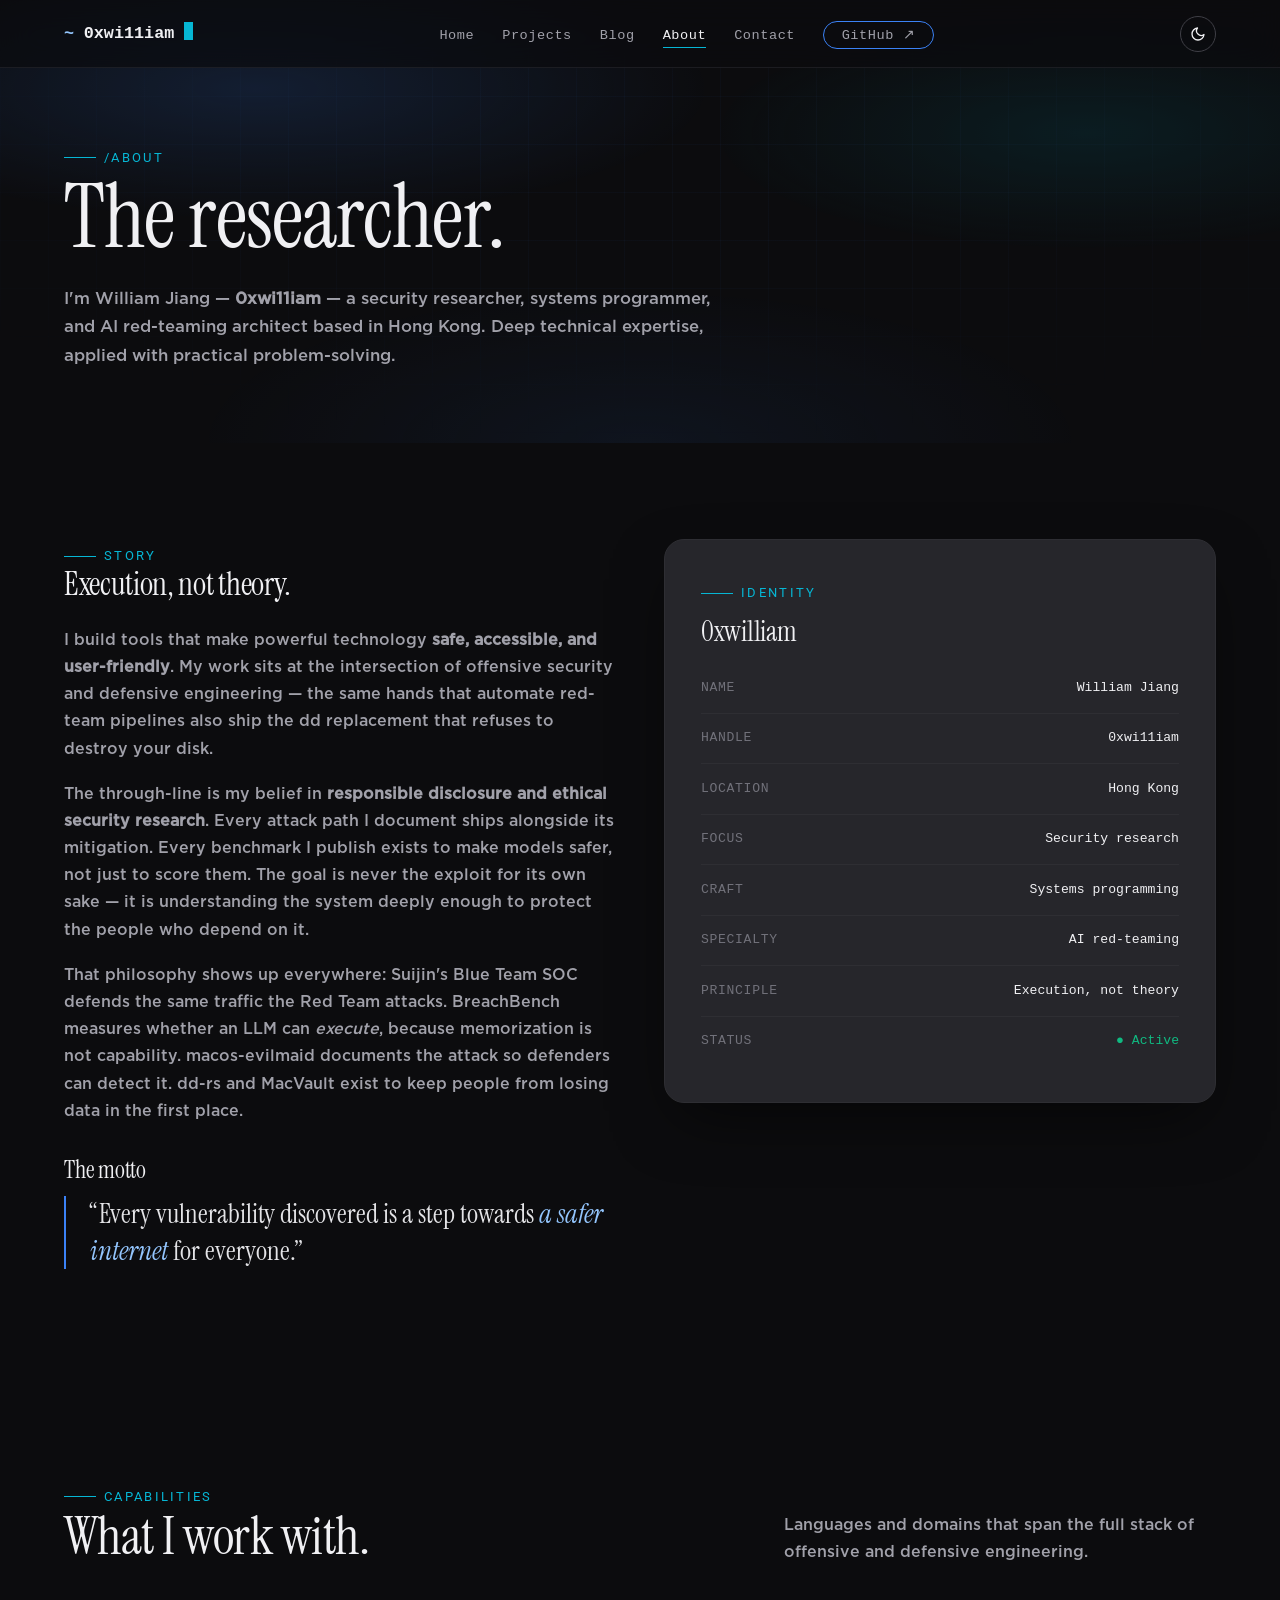
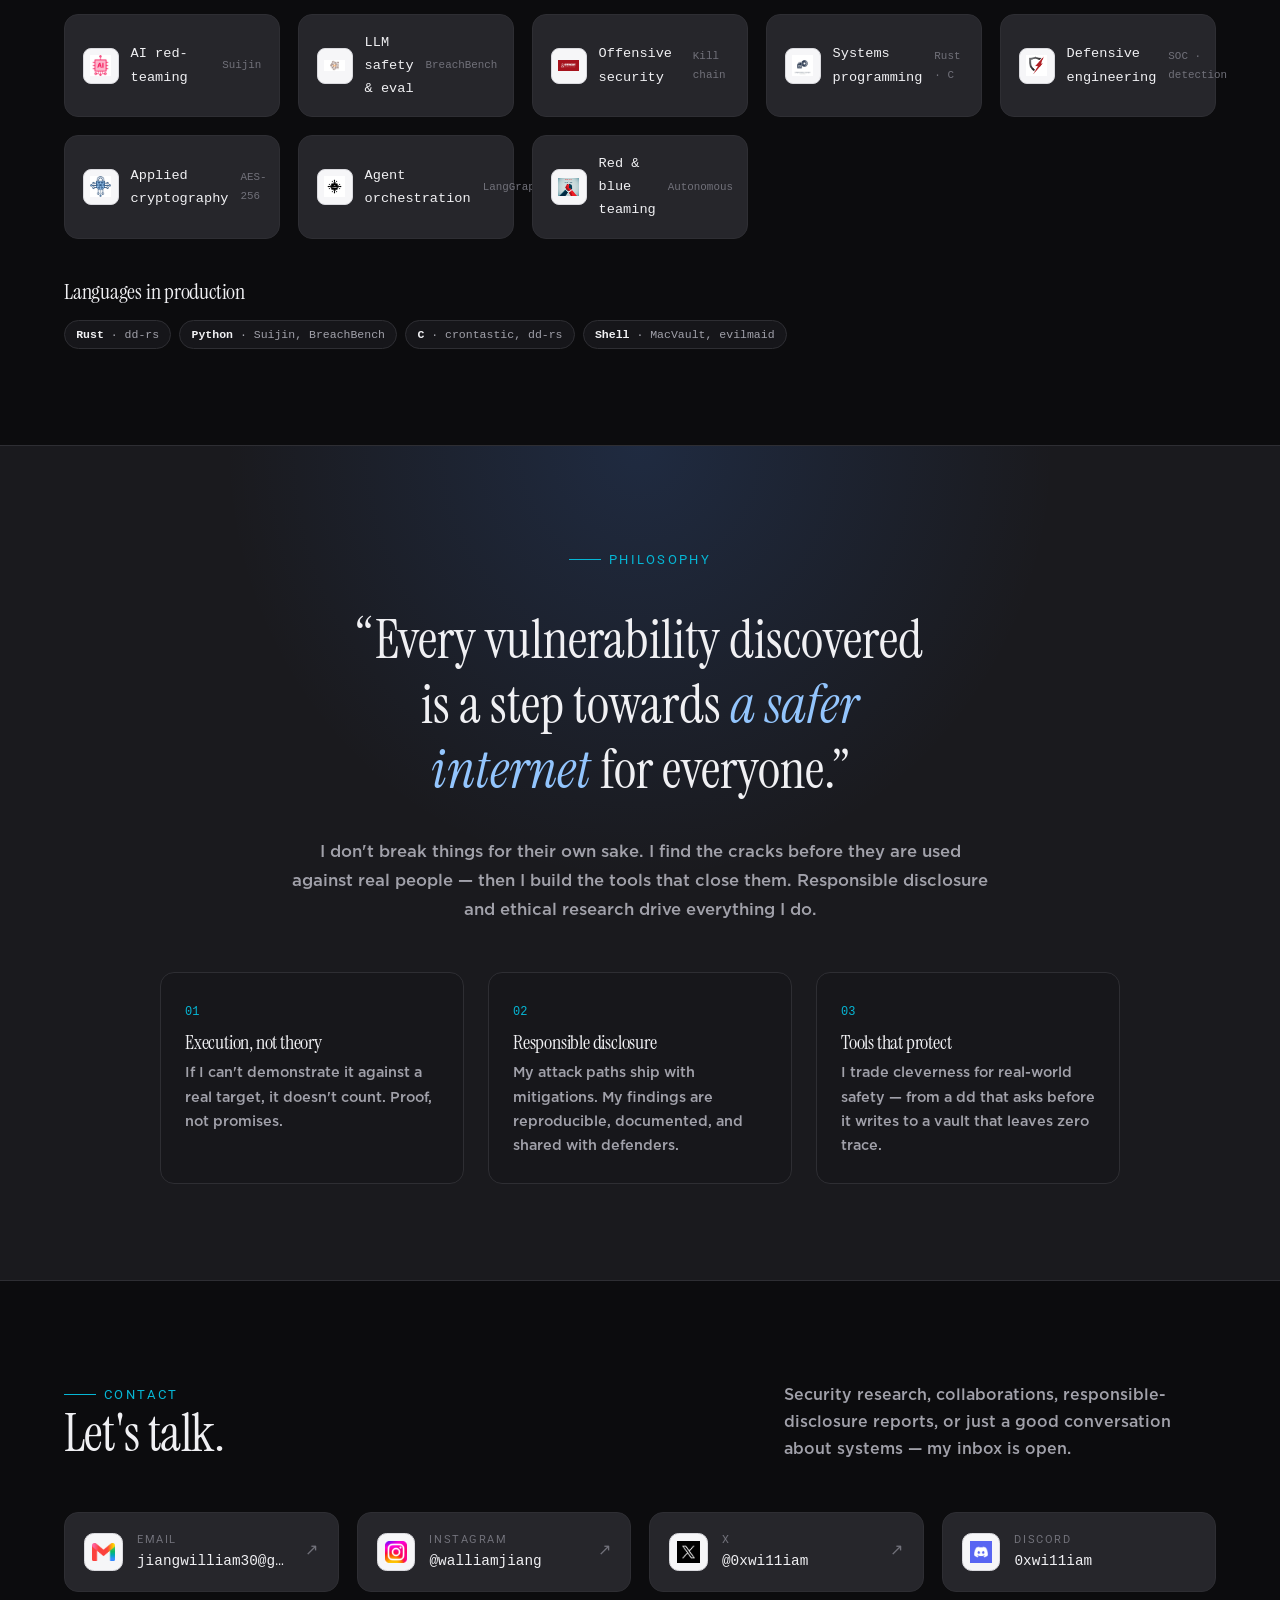
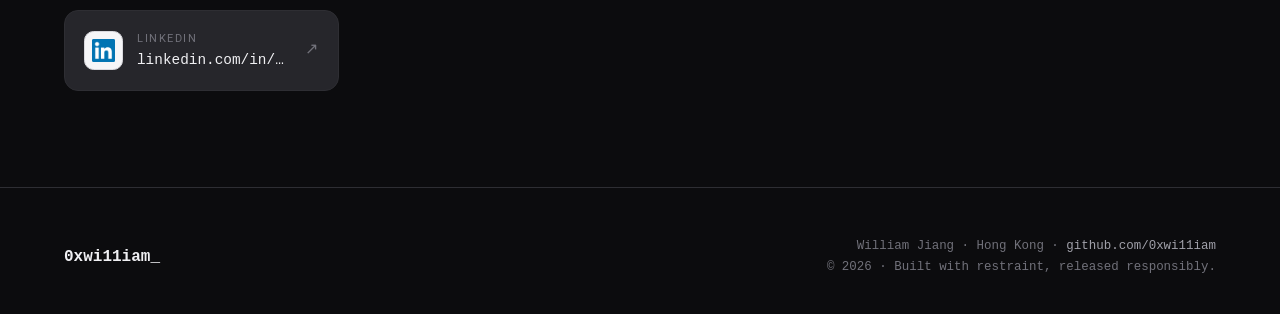
==== commit 895906c7: "Update content" ====
--- a/about.html
+++ b/about.html
@@ -80,7 +80,7 @@
             understanding the system deeply enough to protect the people who depend on it.
           </p>
           <p>
-            That philosophy shows up everywhere: Medusa's Blue Team SOC defends the same traffic the Red Team
+            That philosophy shows up everywhere: Suijin's Blue Team SOC defends the same traffic the Red Team
             attacks. BreachBench measures whether an LLM can <em>execute</em>, because memorization is not
             capability. macos-evilmaid documents the attack so defenders can detect it. dd-rs and MacVault exist
             to keep people from losing data in the first place.
@@ -119,7 +119,7 @@
         </div>
 
         <div class="tech-showcase">
-          <div class="tech-item reveal"><span class="glyph"><img class="tech-logo" src="/assets/ai-redteam.png" alt="" /></span><span class="name">AI red-teaming</span><span class="hint">Medusa</span></div>
+          <div class="tech-item reveal"><span class="glyph"><img class="tech-logo" src="/assets/ai-redteam.png" alt="" /></span><span class="name">AI red-teaming</span><span class="hint">Suijin</span></div>
           <div class="tech-item reveal" data-delay="1"><span class="glyph"><img class="tech-logo" src="/assets/llm-safety.png" alt="" /></span><span class="name">LLM safety &amp; eval</span><span class="hint">BreachBench</span></div>
           <div class="tech-item reveal" data-delay="2"><span class="glyph"><img class="tech-logo" src="/assets/off-sec.png" alt="" /></span><span class="name">Offensive security</span><span class="hint">Kill chain</span></div>
           <div class="tech-item reveal" data-delay="3"><span class="glyph"><img class="tech-logo" src="/assets/systems-programming.webp" alt="" /></span><span class="name">Systems programming</span><span class="hint">Rust · C</span></div>
@@ -132,7 +132,7 @@
         <h3 style="margin: 2.5rem 0 1rem; font-size: 1.4rem;">Languages in production</h3>
         <div class="skill-list reveal">
           <span class="metric"><strong>Rust</strong> · dd-rs</span>
-          <span class="metric"><strong>Python</strong> · Medusa, BreachBench</span>
+          <span class="metric"><strong>Python</strong> · Suijin, BreachBench</span>
           <span class="metric"><strong>C</strong> · crontastic, dd-rs</span>
           <span class="metric"><strong>Shell</strong> · MacVault, evilmaid</span>
         </div>
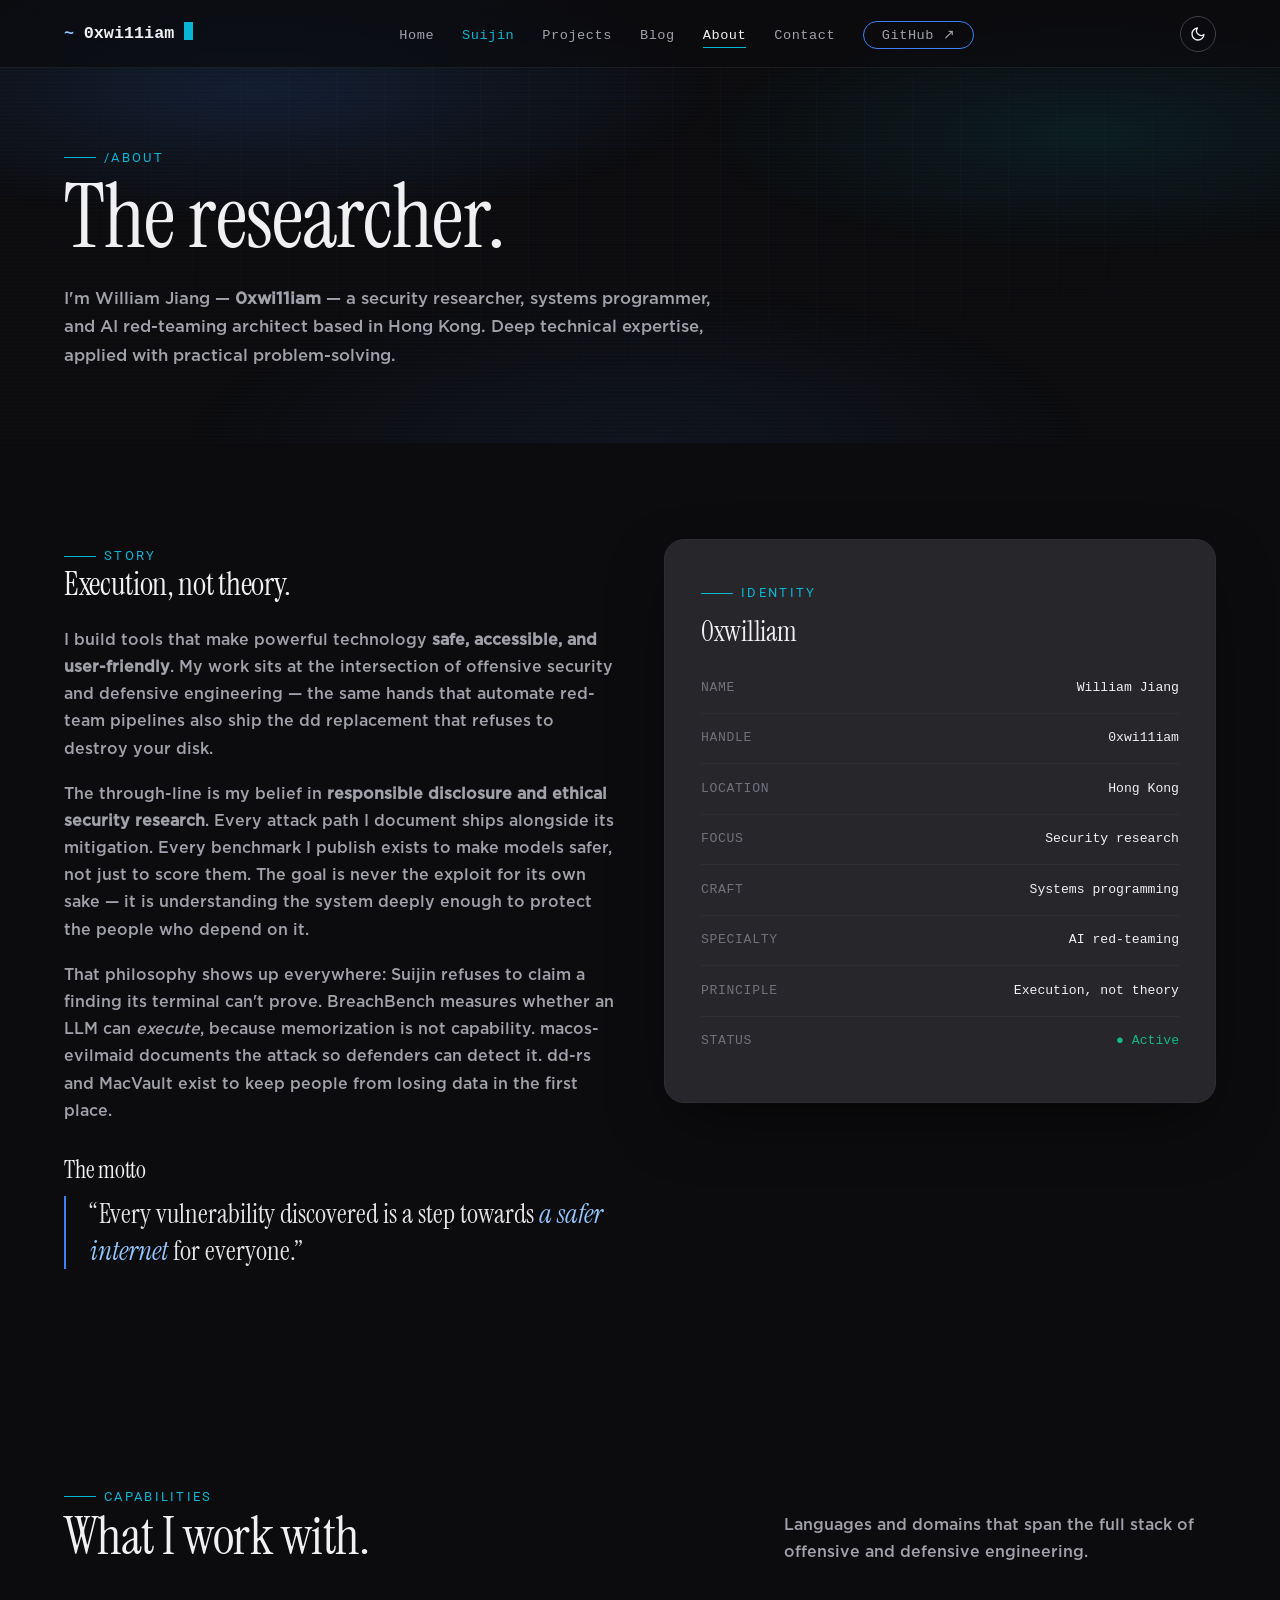
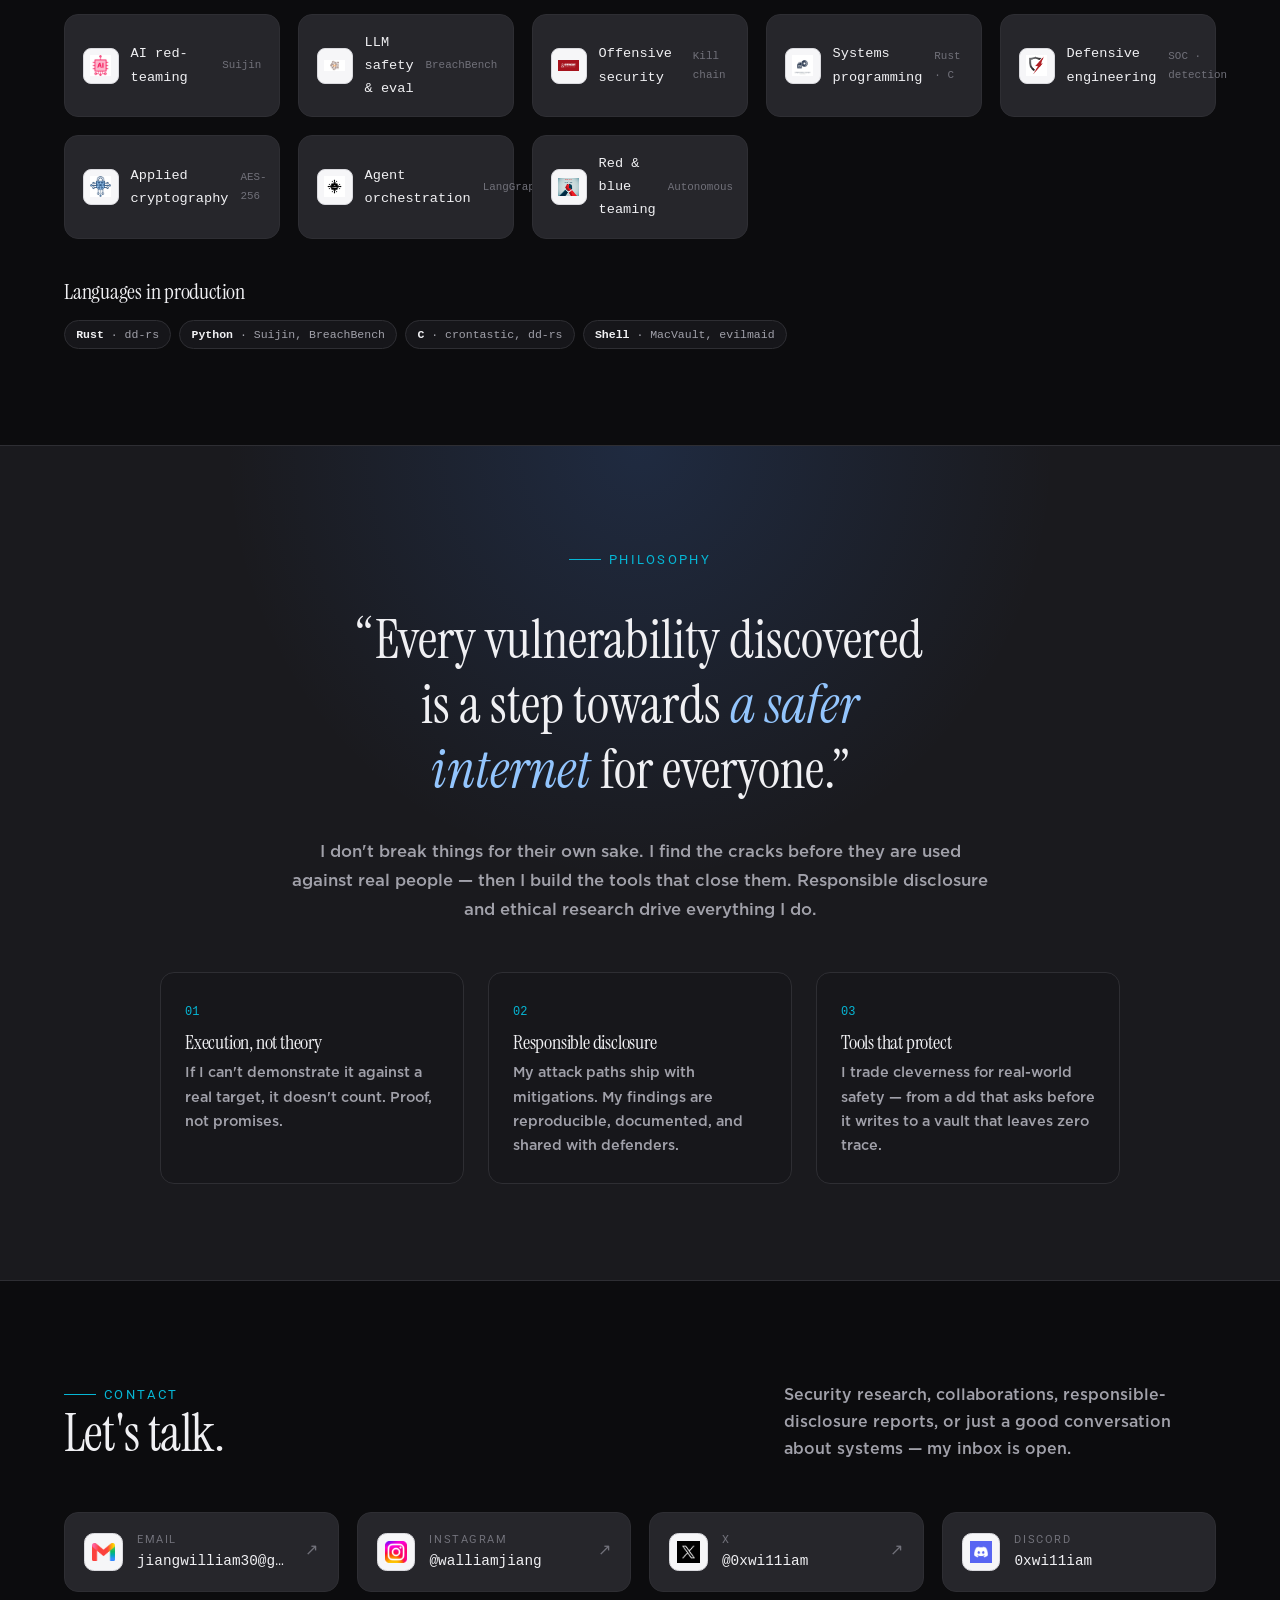
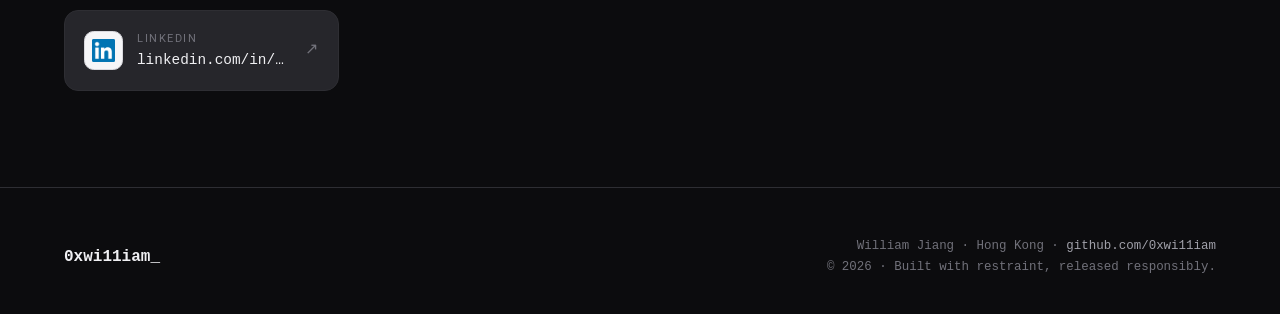
==== commit 0c4ac5c6: "Content Changes" ====
--- a/about.html
+++ b/about.html
@@ -28,6 +28,7 @@
       <nav aria-label="Primary">
         <ul class="nav-links">
           <li><a href="/">Home</a></li>
+          <li><a class="nav-suijin" href="/suijin.html">Suijin</a></li>
           <li><a href="/projects.html">Projects</a></li>
           <li><a href="/blog.html">Blog</a></li>
           <li><a href="/about.html" aria-current="page">About</a></li>
@@ -80,8 +81,8 @@
             understanding the system deeply enough to protect the people who depend on it.
           </p>
           <p>
-            That philosophy shows up everywhere: Suijin's Blue Team SOC defends the same traffic the Red Team
-            attacks. BreachBench measures whether an LLM can <em>execute</em>, because memorization is not
+            That philosophy shows up everywhere: Suijin refuses to claim a finding its terminal can't prove.
+            BreachBench measures whether an LLM can <em>execute</em>, because memorization is not
             capability. macos-evilmaid documents the attack so defenders can detect it. dd-rs and MacVault exist
             to keep people from losing data in the first place.
           </p>
--- a/styles/main.css
+++ b/styles/main.css
@@ -1807,6 +1807,453 @@
   margin: 2.5rem 0;
 }
 
+/* ---------- Flagship spotlight (home) ---------- */
+.spotlight {
+  position: relative;
+  display: grid;
+  grid-template-columns: minmax(0, 0.85fr) minmax(0, 1.15fr);
+  gap: var(--space-6);
+  align-items: center;
+  background:
+    radial-gradient(90% 120% at 0% 0%, rgba(6, 182, 212, 0.1), transparent 55%),
+    radial-gradient(90% 120% at 100% 100%, rgba(59, 130, 246, 0.14), transparent 55%),
+    var(--bg-card);
+  border: 1px solid var(--border-accent);
+  border-radius: var(--radius-lg);
+  padding: var(--space-6);
+  margin-bottom: var(--space-7);
+  overflow: hidden;
+}
+
+.spotlight::before {
+  content: '';
+  position: absolute;
+  inset: 0 0 auto;
+  height: 1px;
+  background: linear-gradient(90deg, transparent, var(--accent-cyan) 30%, var(--accent-purple-light) 70%, transparent);
+  opacity: 0.7;
+  pointer-events: none;
+}
+
+.spotlight .chip-flagship {
+  margin-bottom: var(--space-3);
+}
+
+.spotlight h2 {
+  font-size: clamp(2rem, 4.5vw, 3rem);
+  margin-bottom: 0.5rem;
+}
+
+.spotlight .spot-tagline {
+  font-family: var(--font-mono);
+  font-size: 0.9rem;
+  color: var(--accent-cyan);
+  margin-bottom: var(--space-3);
+}
+
+.spotlight .spot-desc {
+  font-size: 0.98rem;
+  color: var(--text-secondary);
+  margin-bottom: var(--space-4);
+  max-width: 48ch;
+}
+
+.spotlight .spot-desc strong {
+  color: var(--text-primary);
+  font-weight: 600;
+}
+
+.spotlight .spot-metrics {
+  display: flex;
+  flex-wrap: wrap;
+  gap: 0.5rem;
+  margin-bottom: var(--space-5);
+}
+
+.spotlight .spot-actions {
+  display: flex;
+  flex-wrap: wrap;
+  gap: var(--space-3);
+}
+
+.spotlight .spot-shot {
+  transition: transform var(--transition), box-shadow var(--transition);
+}
+
+.spotlight:hover .spot-shot {
+  transform: translateY(-4px);
+  box-shadow: var(--shadow-lg), 0 0 0 1px rgba(6, 182, 212, 0.3), 0 24px 70px -20px rgba(6, 182, 212, 0.35);
+}
+
+/* Flagship chip */
+.chip-flagship {
+  display: inline-flex;
+  align-items: center;
+  gap: 0.5rem;
+  font-family: var(--font-mono);
+  font-size: 0.68rem;
+  letter-spacing: 0.18em;
+  text-transform: uppercase;
+  color: var(--accent-cyan);
+  background: rgba(6, 182, 212, 0.08);
+  border: 1px solid rgba(6, 182, 212, 0.4);
+  border-radius: 999px;
+  padding: 0.35rem 0.85rem;
+}
+
+.chip-flagship .dot {
+  width: 6px;
+  height: 6px;
+  border-radius: 50%;
+  background: var(--success);
+  box-shadow: 0 0 8px rgba(16, 185, 129, 0.9);
+  animation: pulse 2.2s ease-in-out infinite;
+}
+
+@keyframes pulse {
+  0%, 100% { opacity: 1; }
+  50% { opacity: 0.35; }
+}
+
+/* ---------- Showcase screenshot frame ---------- */
+.showcase-frame {
+  background: rgba(22, 22, 26, 0.92);
+  border: 1px solid var(--border-strong);
+  border-radius: var(--radius-lg);
+  box-shadow: var(--shadow-lg);
+  overflow: hidden;
+}
+
+.showcase-frame img {
+  display: block;
+  width: 100%;
+  height: auto;
+}
+
+.showcase-caption {
+  margin-top: var(--space-2);
+  font-family: var(--font-mono);
+  font-size: 0.72rem;
+  letter-spacing: 0.06em;
+  color: var(--text-faint);
+  text-align: center;
+}
+
+/* Mascot frame */
+.mascot-frame {
+  display: flex;
+  justify-content: center;
+}
+
+.mascot-frame img {
+  width: min(300px, 68vw);
+  border-radius: var(--radius-lg);
+  border: 1px solid var(--border-strong);
+  box-shadow: var(--shadow-lg), 0 0 80px -30px rgba(6, 182, 212, 0.5);
+}
+
+/* ---------- Suijin page sections ---------- */
+.suijin-hero-inner {
+  display: grid;
+  grid-template-columns: minmax(0, 1.2fr) minmax(0, 0.8fr);
+  gap: var(--space-6);
+  align-items: center;
+}
+
+.badge-row {
+  display: flex;
+  flex-wrap: wrap;
+  gap: 0.5rem;
+  margin: var(--space-3) 0 var(--space-5);
+}
+
+.badge {
+  font-family: var(--font-mono);
+  font-size: 0.72rem;
+  letter-spacing: 0.05em;
+  color: var(--text-secondary);
+  background: var(--bg-elevated);
+  border: 1px solid var(--border-strong);
+  border-radius: 999px;
+  padding: 0.3rem 0.8rem;
+}
+
+.badge.accent {
+  color: var(--accent-cyan);
+  background: rgba(6, 182, 212, 0.07);
+  border-color: rgba(6, 182, 212, 0.35);
+}
+
+.badge.green {
+  color: var(--success);
+  background: rgba(16, 185, 129, 0.07);
+  border-color: rgba(16, 185, 129, 0.3);
+}
+
+.sj-section {
+  padding-block: var(--space-7);
+  border-top: 1px solid var(--border);
+}
+
+.sj-section .section-head {
+  margin-bottom: var(--space-5);
+}
+
+/* Doctrine pull-quote */
+.pull-quote {
+  font-family: var(--font-heading);
+  font-size: clamp(1.6rem, 3.6vw, 2.5rem);
+  line-height: 1.3;
+  color: var(--text-primary);
+  border-left: 3px solid var(--accent-cyan);
+  padding-left: var(--space-5);
+  max-width: 36ch;
+}
+
+.pull-quote em {
+  color: var(--accent-cyan);
+  font-style: italic;
+}
+
+.pull-quote-source {
+  margin-top: var(--space-3);
+  font-family: var(--font-mono);
+  font-size: 0.75rem;
+  letter-spacing: 0.1em;
+  color: var(--text-faint);
+}
+
+/* Comparison table */
+.table-scroll {
+  overflow-x: auto;
+  border: 1px solid var(--border);
+  border-radius: var(--radius-md);
+  background: var(--bg-card);
+}
+
+.compare-table {
+  width: 100%;
+  min-width: 640px;
+  border-collapse: collapse;
+  font-size: 0.92rem;
+}
+
+.compare-table th,
+.compare-table td {
+  text-align: left;
+  padding: 0.9rem 1.1rem;
+  border-bottom: 1px solid var(--border);
+  vertical-align: top;
+  color: var(--text-secondary);
+}
+
+.compare-table tbody tr:last-child th,
+.compare-table tbody tr:last-child td {
+  border-bottom: none;
+}
+
+.compare-table thead th {
+  font-family: var(--font-mono);
+  font-size: 0.72rem;
+  letter-spacing: 0.12em;
+  text-transform: uppercase;
+  color: var(--text-faint);
+  background: var(--bg-elevated);
+}
+
+.compare-table tbody th {
+  font-family: var(--font-mono);
+  font-size: 0.78rem;
+  font-weight: 500;
+  color: var(--text-primary);
+  width: 21%;
+}
+
+.compare-table .col-suijin {
+  color: var(--text-primary);
+  background: rgba(6, 182, 212, 0.06);
+  border-inline: 1px solid rgba(6, 182, 212, 0.22);
+  min-width: 42%;
+}
+
+.compare-table thead .col-suijin {
+  color: var(--accent-cyan);
+}
+
+/* Feature grid */
+.feature-grid {
+  display: grid;
+  grid-template-columns: repeat(2, minmax(0, 1fr));
+  gap: var(--space-3);
+}
+
+.feature-card {
+  background: var(--bg-card);
+  border: 1px solid var(--border);
+  border-radius: var(--radius-md);
+  padding: var(--space-4);
+  transition: transform var(--transition), border-color var(--transition), box-shadow var(--transition);
+}
+
+.feature-card:hover {
+  transform: translateY(-4px);
+  border-color: rgba(6, 182, 212, 0.45);
+  box-shadow: var(--glow-cyan);
+}
+
+.feature-card .feature-index {
+  font-family: var(--font-mono);
+  font-size: 0.7rem;
+  color: var(--accent-cyan);
+  letter-spacing: 0.12em;
+}
+
+.feature-card h3 {
+  font-size: 1.25rem;
+  margin: 0.35rem 0 0.45rem;
+}
+
+.feature-card p {
+  font-size: 0.9rem;
+  color: var(--text-secondary);
+  margin: 0;
+}
+
+.feature-card p strong {
+  color: var(--text-primary);
+  font-weight: 600;
+}
+
+.feature-card code {
+  font-family: var(--font-mono);
+  font-size: 0.82em;
+  color: var(--accent-cyan);
+  background: var(--bg-elevated);
+  border: 1px solid var(--border);
+  border-radius: 4px;
+  padding: 1px 6px;
+}
+
+.duo-grid {
+  display: grid;
+  grid-template-columns: repeat(2, minmax(0, 1fr));
+  gap: var(--space-3);
+}
+
+/* Architecture tree */
+.arch-tree {
+  background: var(--bg-elevated);
+  border: 1px solid var(--border-strong);
+  border-radius: var(--radius-md);
+  padding: var(--space-4);
+  font-family: var(--font-mono);
+  font-size: 0.8rem;
+  line-height: 1.85;
+  color: var(--text-secondary);
+  overflow-x: auto;
+  white-space: pre;
+  margin: 0;
+}
+
+.arch-tree .k {
+  color: var(--accent-cyan);
+  font-weight: 600;
+}
+
+.arch-tree .d {
+  color: var(--accent-purple-light);
+}
+
+.arch-tree .c {
+  color: var(--text-faint);
+}
+
+/* Install block */
+.install-block {
+  display: flex;
+  align-items: center;
+  gap: var(--space-3);
+  background: var(--bg-elevated);
+  border: 1px solid var(--border-strong);
+  border-radius: var(--radius-md);
+  padding: 0.9rem 1.1rem;
+  margin-bottom: var(--space-2);
+  overflow-x: auto;
+}
+
+.install-block .prompt {
+  font-family: var(--font-mono);
+  color: var(--accent-purple-light);
+  flex-shrink: 0;
+}
+
+.install-block code {
+  font-family: var(--font-mono);
+  font-size: 0.85rem;
+  color: var(--text-body);
+  white-space: nowrap;
+}
+
+.copy-btn {
+  margin-left: auto;
+  flex-shrink: 0;
+  font-family: var(--font-mono);
+  font-size: 0.7rem;
+  letter-spacing: 0.08em;
+  color: var(--text-secondary);
+  background: transparent;
+  border: 1px solid var(--border-strong);
+  border-radius: 999px;
+  padding: 0.35rem 0.85rem;
+  cursor: pointer;
+  transition: all var(--transition);
+}
+
+.copy-btn:hover {
+  color: var(--accent-cyan);
+  border-color: var(--accent-cyan);
+}
+
+.copy-btn.is-copied {
+  color: var(--success);
+  border-color: rgba(16, 185, 129, 0.55);
+}
+
+/* Nav highlight for the flagship link */
+.nav-links a.nav-suijin {
+  color: var(--accent-cyan);
+}
+
+/* Hero scanline shimmer */
+.hero-bg::before {
+  content: '';
+  position: absolute;
+  inset: 0;
+  background: repeating-linear-gradient(0deg, rgba(240, 240, 243, 0.018) 0 1px, transparent 1px 4px);
+  animation: scanDrift 14s linear infinite;
+  pointer-events: none;
+}
+
+@keyframes scanDrift {
+  to { background-position: 0 240px; }
+}
+
+/* Card top glow sweep */
+.project-card::after {
+  content: '';
+  position: absolute;
+  inset: 0 0 auto;
+  height: 1px;
+  background: linear-gradient(90deg, transparent, rgba(6, 182, 212, 0.8), transparent);
+  opacity: 0;
+  transition: opacity var(--transition);
+  pointer-events: none;
+}
+
+.project-card:hover::after {
+  opacity: 1;
+}
+
 /* ---------- Light theme ---------- */
 [data-theme='light'] {
   --bg-primary: #f7f7f8;
@@ -1871,3 +2318,49 @@
 [data-theme='light'] ::-webkit-scrollbar-thumb {
   background: #c8c8cf;
 }
+
+/* ---------- New components: responsive ---------- */
+@media (max-width: 1024px) {
+  .spotlight {
+    grid-template-columns: 1fr;
+    padding: var(--space-5);
+  }
+
+  .spotlight .spot-shot {
+    order: -1;
+  }
+
+  .suijin-hero-inner {
+    grid-template-columns: 1fr;
+  }
+}
+
+@media (max-width: 768px) {
+  .feature-grid,
+  .duo-grid {
+    grid-template-columns: 1fr;
+  }
+
+  .spotlight .spot-actions .btn {
+    flex: 1;
+    justify-content: center;
+  }
+}
+
+/* ---------- New components: light theme ---------- */
+[data-theme='light'] .showcase-frame {
+  background: #ffffff;
+}
+
+[data-theme='light'] .install-block,
+[data-theme='light'] .arch-tree {
+  background: #f1f1f4;
+}
+
+[data-theme='light'] .hero-bg::before {
+  background: repeating-linear-gradient(0deg, rgba(21, 21, 24, 0.02) 0 1px, transparent 1px 4px);
+}
+
+[data-theme='light'] .mascot-frame img {
+  box-shadow: var(--shadow-lg);
+}
